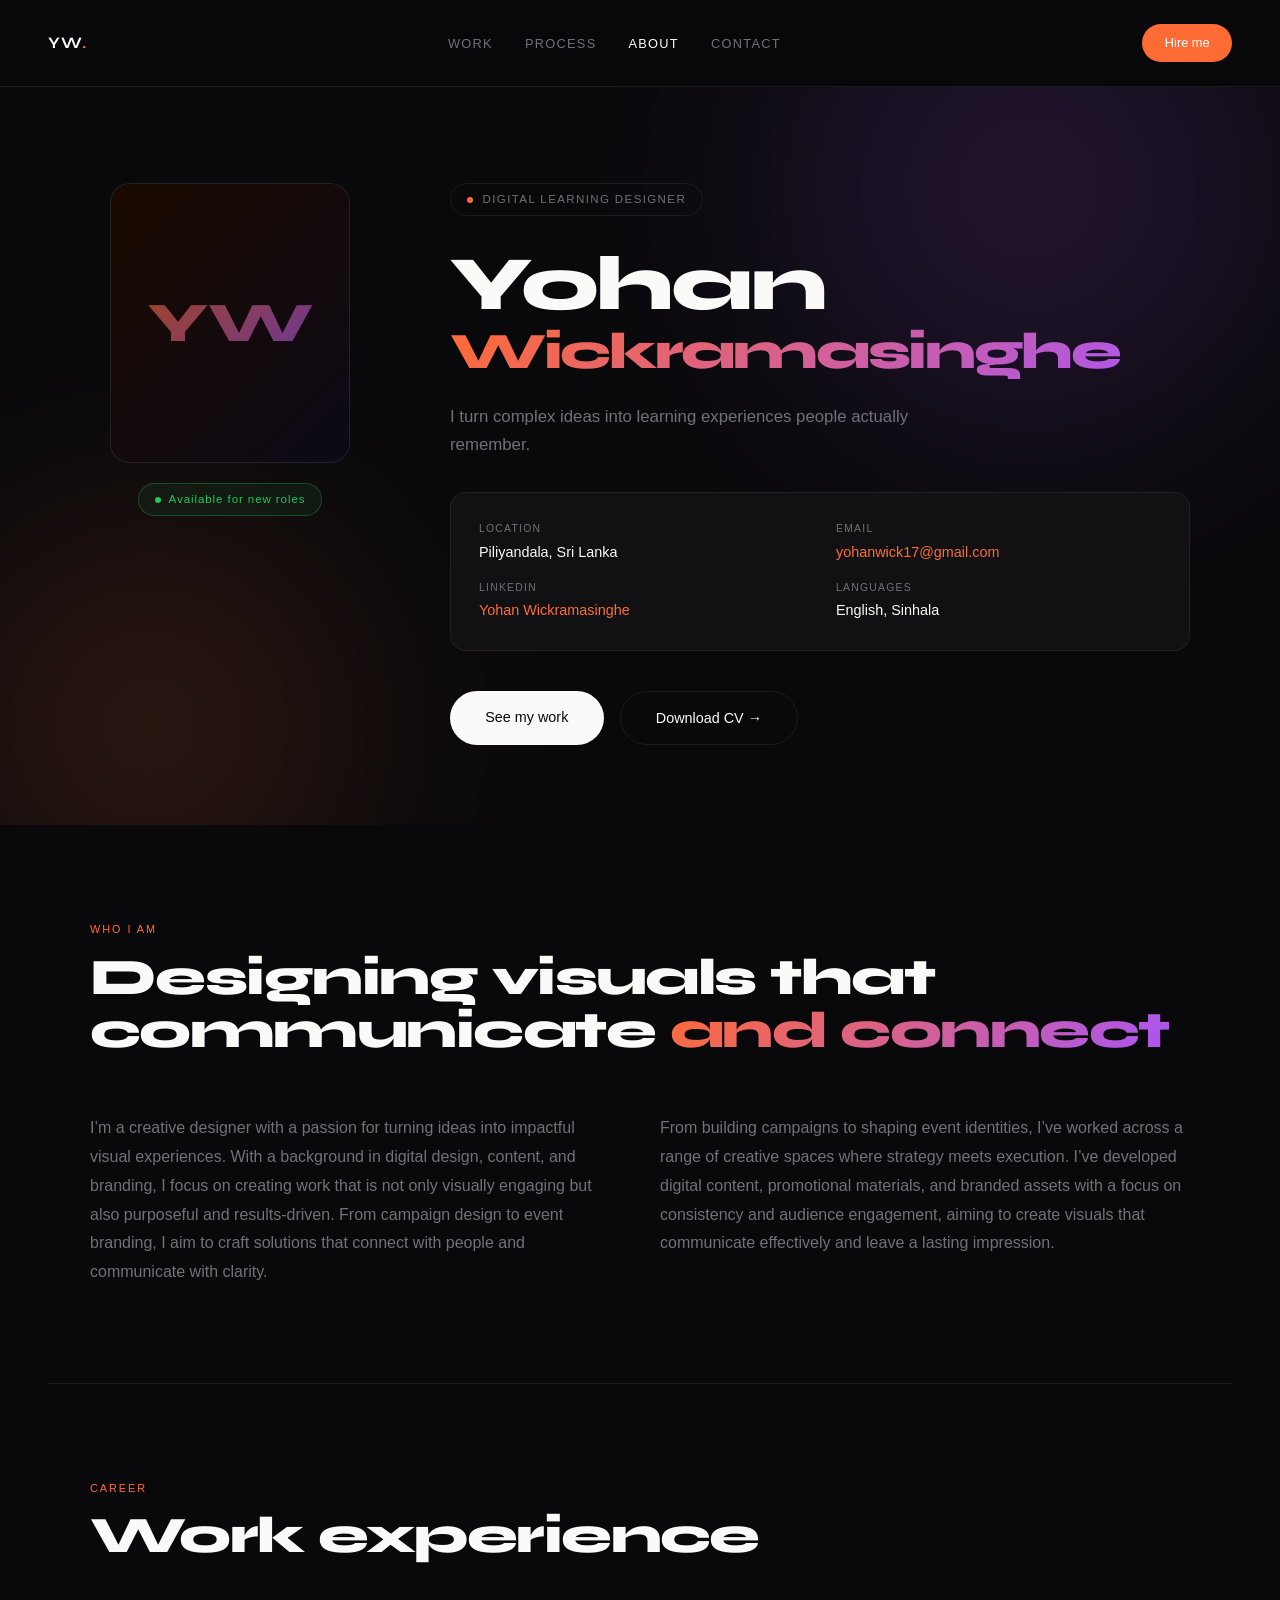
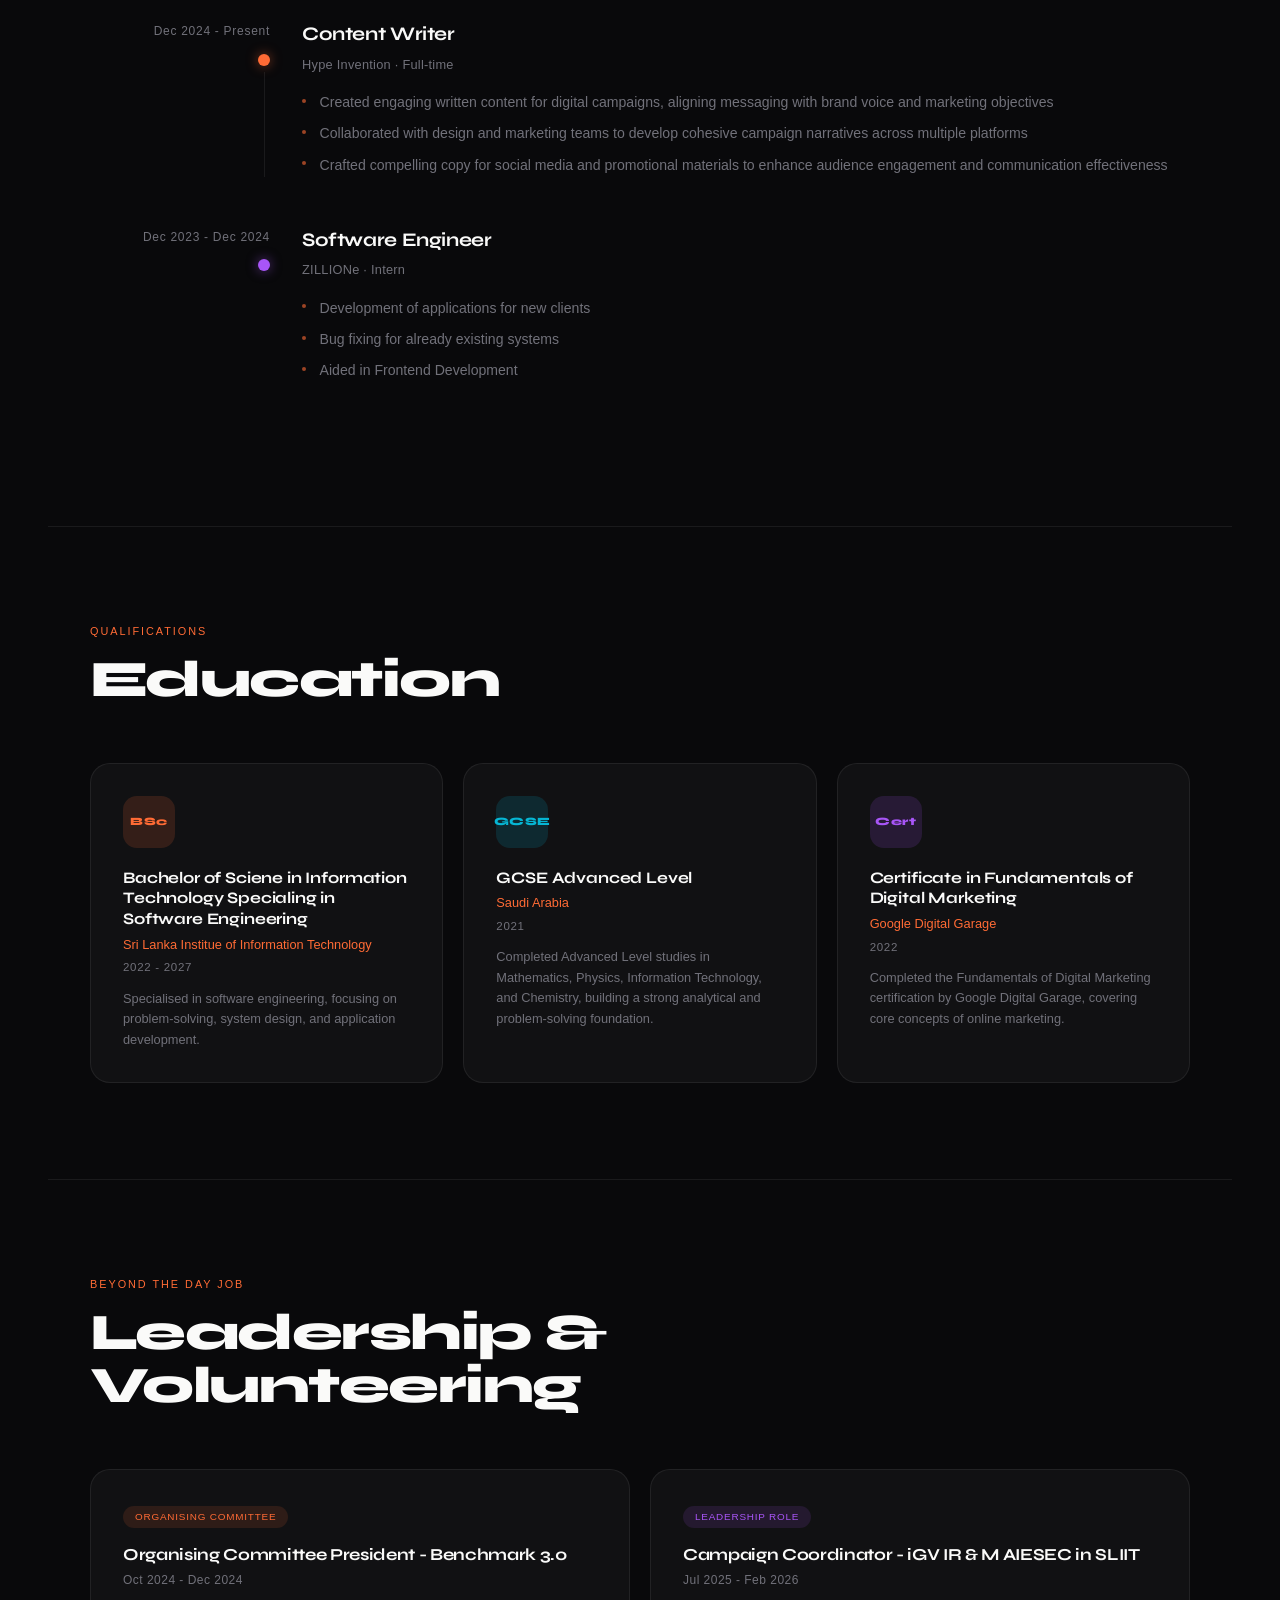
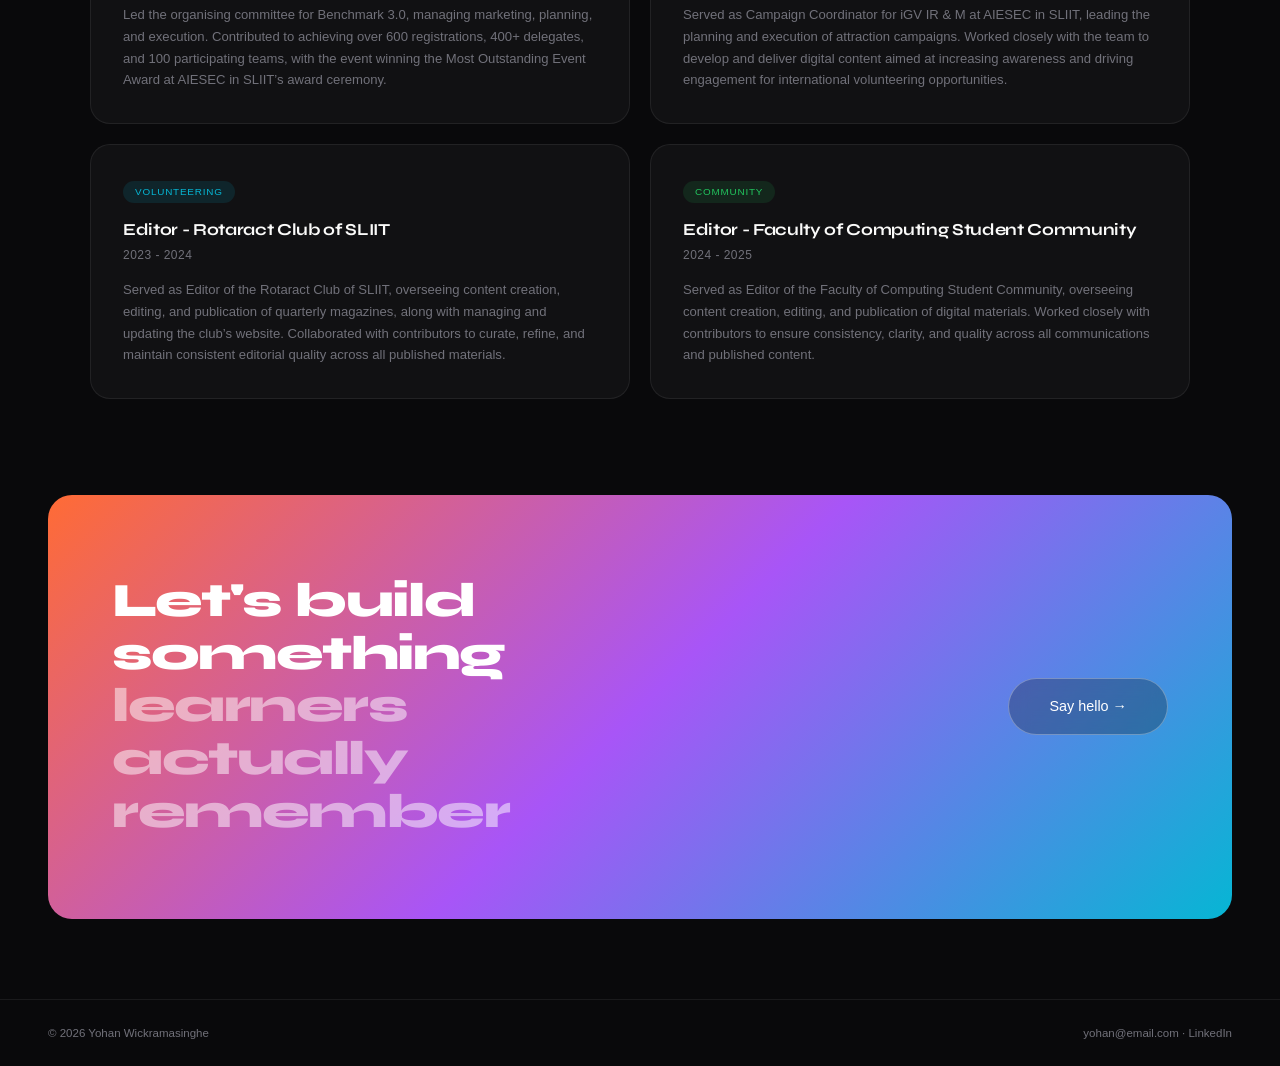
==== Public/aboutme.html @ 75d40ec5 "first commit" ====
<!DOCTYPE html>
<html lang="en">
<head>
  <meta charset="UTF-8">
  <meta name="viewport" content="width=device-width, initial-scale=1.0">
  <title>About - Yohan Wickramasinghe</title>
  <link href="https://fonts.googleapis.com/css2?family=Syne:wght@700;800&family=Cabinet+Grotesk:wght@300;400;500&display=swap" rel="stylesheet">
  <link rel="stylesheet" href="../CSS/aboutme.css">
</head>
<body>

  <!-- =============================================
       NAV — same as index.html
       ============================================= -->
  <nav>
    <a href="../index.html" class="logo">YW<span>.</span></a>
    <ul class="nav-links">
      <li><a href="../index.html">Work</a></li>
      <li><a href="index.html#process">Process</a></li>
      <li><a href="aboutme.html" class="active">About</a></li>
      <li><a href="index.html#contact">Contact</a></li>
    </ul>
    <a href="mailto:yohan@email.com" class="nav-btn">Hire me</a>
  </nav>

  <!-- =============================================
       HERO — photo + name + personal details
       ============================================= -->
  <section class="hero">
    <div class="hero-bg">
      <div class="orb orb1"></div>
      <div class="orb orb2"></div>
    </div>
    <div class="hero-inner">

      <div class="profile-col">
        <!-- EDIT: Replace 'your-photo.jpg' with your actual photo filename.
             Keep it in the same folder as this file. -->
        <div class="photo-frame">
          <img src="../Assets/Yohan - Campaign Coordinator.jpg" alt="Yohan Wickramasinghe" class="photo" id="profile-photo">
          <div class="photo-placeholder" id="photo-placeholder">
            <span>YW</span>
          </div>
        </div>
        <div class="availability-badge">
          <span class="dot"></span>
          Available for new roles
        </div>
      </div>

      <div class="intro-col">
        <div class="hero-eyebrow">
          <span class="eyebrow-dot"></span>
          Digital Learning Designer
        </div>
        <!-- EDIT: Your name -->
        <h1>Yohan<br><span class="grad-text">Wickramasinghe</span></h1>
        <!-- EDIT: Your one-liner tagline -->
        <p class="tagline">I turn complex ideas into learning experiences people actually remember.</p>

        <!-- EDIT: Update each detail to match your real info -->
        <div class="details-grid">
          <div class="detail-item">
            <div class="detail-label">Location</div>
            <div class="detail-value">Piliyandala, Sri Lanka</div>
          </div>
          <div class="detail-item">
            <div class="detail-label">Email</div>
            <div class="detail-value">
              <a href="mailto:yohanwick17@gmail.com">yohanwick17@gmail.com</a>
            </div>
          </div>
          <div class="detail-item">
            <div class="detail-label">LinkedIn</div>
            <div class="detail-value">
              <a href="https://www.linkedin.com/in/yohan-wickramasinghe/" target="_blank">Yohan Wickramasinghe</a>
            </div>
          </div>
          <div class="detail-item">
            <div class="detail-label">Languages</div>
            <div class="detail-value">English, Sinhala</div>
          </div>
        </div>

        <div class="hero-ctas">
          <a href="index.html#work" class="cta-primary">See my work</a>
          <a href="../Assets/Yohan - Digital Marketer CV.pdf" class="cta-ghost" download>Download CV →</a>
        </div>
      </div>

    </div>
  </section>

  <!-- =============================================
       ABOUT — bio paragraphs
       ============================================= -->
  <section class="section" id="about">
    <div class="section-inner">
      <div class="sec-header reveal">
        <div class="sec-label">Who I am</div>
        <h2 class="sec-title">Designing visuals that<br>communicate <span class="grad-text">and connect</span></h2>
      </div>
      <div class="bio-grid reveal">
        <!-- EDIT: Replace with your own bio paragraphs -->
        <p>I’m a creative designer with a passion for turning ideas into impactful visual experiences. With a background in digital design, content, and branding, I focus on creating work that is not only visually engaging but also purposeful and results-driven. From campaign design to event branding, I aim to craft solutions that connect with people and communicate with clarity.</p>
        <p>From building campaigns to shaping event identities, I’ve worked across a range of creative spaces where strategy meets execution. I’ve developed digital content, promotional materials, and branded assets with a focus on consistency and audience engagement, aiming to create visuals that communicate effectively and leave a lasting impression.</p>
      </div>
    </div>
  </section>

  <div class="full-divider"></div>

  <!-- =============================================
       WORK EXPERIENCE
       ============================================= -->
  <section class="section" id="experience">
    <div class="section-inner">
      <div class="sec-header reveal">
        <div class="sec-label">Career</div>
        <h2 class="sec-title">Work experience</h2>
      </div>

      <div class="timeline-list">

        <!-- EDIT: Most recent role first. Duplicate a .tl-item block to add more roles. -->
        <div class="tl-item reveal">
          <div class="tl-left">
            <div class="tl-date">Dec 2024 - Present</div>
            <div class="tl-dot-wrap">
              <div class="tl-dot c-orange"></div>
              <div class="tl-line"></div>
            </div>
          </div>
          <div class="tl-right">
            <div class="tl-role">Content Writer</div>
            <div class="tl-company">Hype Invention · Full-time</div>
            <ul class="tl-bullets">
              <li>Created engaging written content for digital campaigns, aligning messaging with brand voice and marketing objectives</li>
              <li>Collaborated with design and marketing teams to develop cohesive campaign narratives across multiple platforms</li>
              <li>Crafted compelling copy for social media and promotional materials to enhance audience engagement and communication effectiveness</li>
            </ul>
          </div>
        </div>

        <div class="tl-item reveal">
          <div class="tl-left">
            <div class="tl-date">Dec 2023 - Dec 2024</div>
            <div class="tl-dot-wrap">
              <div class="tl-dot c-violet"></div>
              <div class="tl-line"></div>
            </div>
          </div>
          <div class="tl-right">
            <div class="tl-role">Software Engineer</div>
            <div class="tl-company">ZILLIONe · Intern</div>
            <ul class="tl-bullets">
              <li>Development of applications for new clients</li>
              <li>Bug fixing for already existing systems</li>
              <li>Aided in Frontend Development</li>
            </ul>
          </div>
        </div>
     </div>
    </div>
  </section>

  <div class="full-divider"></div>

  <!-- =============================================
       EDUCATION
       ============================================= -->
  <section class="section" id="education">
    <div class="section-inner">
      <div class="sec-header reveal">
        <div class="sec-label">Qualifications</div>
        <h2 class="sec-title">Education</h2>
      </div>

      <div class="card-grid">

        <!-- EDIT: Update each card with your real qualifications. Add or remove cards as needed. -->
        <div class="edu-card reveal">
          <div class="edu-icon c-orange">BSc</div>
          <div class="edu-body">
            <div class="edu-degree">Bachelor of Sciene in Information Technology Specialing in Software Engineering</div>
            <div class="edu-school">Sri Lanka Institue of Information Technology</div>
            <div class="edu-year">2022 - 2027</div>
            <p class="edu-note">Specialised in software engineering, focusing on problem-solving, system design, and application development.</p>
          </div>
        </div>

        <div class="edu-card reveal">
          <div class="edu-icon c-cyan">GCSE</div>
          <div class="edu-body">
            <div class="edu-degree">GCSE Advanced Level</div>
            <div class="edu-school">Saudi Arabia</div>
            <div class="edu-year">2021</div>
            <p class="edu-note">Completed Advanced Level studies in Mathematics, Physics, Information Technology, and Chemistry, building a strong analytical and problem-solving foundation.</p>
          </div>
        </div>

        <div class="edu-card reveal">
          <div class="edu-icon c-violet">Cert</div>
          <div class="edu-body">
            <div class="edu-degree">Certificate in Fundamentals of Digital Marketing</div>
            <div class="edu-school">Google Digital Garage</div>
            <div class="edu-year">2022</div>
            <p class="edu-note">Completed the Fundamentals of Digital Marketing certification by Google Digital Garage, covering core concepts of online marketing.</p>
          </div>
        </div>

      </div>
    </div>
  </section>

  <div class="full-divider"></div>

  <!-- =============================================
       LEADERSHIP & VOLUNTEERING
       ============================================= -->
  <section class="section" id="leadership">
    <div class="section-inner">
      <div class="sec-header reveal">
        <div class="sec-label">Beyond the day job</div>
        <h2 class="sec-title">Leadership &amp;<br>Volunteering</h2>
      </div>

      <div class="lv-grid">

        <!-- EDIT: Replace with your real leadership/volunteering roles. Add or remove cards. -->
        <div class="lv-card reveal">
          <div class="lv-tag badge-orange">Organising Committee</div>
          <div class="lv-title">Organising Committee President - Benchmark 3.0</div>
          <div class="lv-org">Oct 2024 - Dec 2024</div>
          <p class="lv-desc">Led the organising committee for Benchmark 3.0, managing marketing, planning, and execution. Contributed to achieving over 600 registrations, 400+ delegates, and 100 participating teams, with the event winning the Most Outstanding Event Award at AIESEC in SLIIT’s award ceremony.</p>
        </div>

        <div class="lv-card reveal">
          <div class="lv-tag badge-violet">Leadership Role</div>
          <div class="lv-title">Campaign Coordinator - iGV IR & M AIESEC in SLIIT</div>
          <div class="lv-org">Jul 2025 - Feb 2026</div>
          <p class="lv-desc">Served as Campaign Coordinator for iGV IR & M at AIESEC in SLIIT, leading the planning and execution of attraction campaigns. Worked closely with the team to develop and deliver digital content aimed at increasing awareness and driving engagement for international volunteering opportunities.</p>
        </div>

        <div class="lv-card reveal">
          <div class="lv-tag badge-cyan">Volunteering</div>
          <div class="lv-title">Editor - Rotaract Club of SLIIT</div>
          <div class="lv-org">2023 - 2024</div>
          <p class="lv-desc">Served as Editor of the Rotaract Club of SLIIT, overseeing content creation, editing, and publication of quarterly magazines, along with managing and updating the club’s website. Collaborated with contributors to curate, refine, and maintain consistent editorial quality across all published materials.</p>
        </div>

        <div class="lv-card reveal">
          <div class="lv-tag badge-green">Community</div>
          <div class="lv-title">Editor - Faculty of Computing Student Community</div>
          <div class="lv-org">2024 - 2025</div>
          <p class="lv-desc">Served as Editor of the Faculty of Computing Student Community, overseeing content creation, editing, and publication of digital materials. Worked closely with contributors to ensure consistency, clarity, and quality across all communications and published content.</p>
        </div>

      </div>
    </div>
  </section>

  <!-- =============================================
       CONTACT STRIP — same as index.html
       ============================================= -->
  <div class="contact-wrap reveal" id="contact">
    <div class="contact-inner">
      <h2>Let's build something <span>learners actually remember</span></h2>
      <a href="mailto:yohan@email.com" class="contact-email">Say hello →</a>
    </div>
  </div>

  <footer>
    <span>© 2026 Yohan Wickramasinghe</span>
    <span>yohan@email.com · LinkedIn</span>
  </footer>

  <script src="../JS/aboutme.js"></script>
</body>
</html>
---- CSS/aboutme.css ----
/* =============================================
   YOHAN WICKRAMASINGHE — About Me Stylesheet
   Matches index.html branding exactly
   ============================================= */

/* Reset */
*, *::before, *::after {
  box-sizing: border-box;
  margin: 0;
  padding: 0;
}

/* Variables — identical to style.css */
:root {
  --bg:       #09090B;
  --surface:  #111113;
  --surface2: #1A1A1E;
  --white:    #FAFAF9;
  --muted:    #71717A;
  --border:   rgba(255, 255, 255, 0.07);
  --c1:       #FF6B35;
  --c2:       #A855F7;
  --c3:       #06B6D4;
  --c4:       #22C55E;
}

html {
  scroll-behavior: smooth;
}

body {
  font-family: 'Cabinet Grotesk', sans-serif;
  background: var(--bg);
  color: var(--white);
  overflow-x: hidden;
  line-height: 1.6;
}

/* =============================================
   NAV — identical to style.css
   ============================================= */
nav {
  display: flex;
  justify-content: space-between;
  align-items: center;
  padding: 1.5rem 3rem;
  position: sticky;
  top: 0;
  z-index: 100;
  background: rgba(9, 9, 11, 0.85);
  backdrop-filter: blur(20px);
  -webkit-backdrop-filter: blur(20px);
  border-bottom: 1px solid var(--border);
}

.logo {
  font-family: 'Syne', sans-serif;
  font-size: 1rem;
  font-weight: 700;
  letter-spacing: 0.05em;
  color: var(--white);
  text-decoration: none;
}

.logo span {
  color: var(--c1);
}

.nav-links {
  display: flex;
  gap: 2rem;
  list-style: none;
}

.nav-links a {
  text-decoration: none;
  color: var(--muted);
  font-size: 0.8rem;
  letter-spacing: 0.1em;
  text-transform: uppercase;
  transition: color 0.2s;
}

.nav-links a:hover,
.nav-links a.active {
  color: var(--white);
}

.nav-btn {
  background: var(--c1);
  color: #fff;
  padding: 0.55rem 1.4rem;
  border-radius: 100px;
  font-size: 0.8rem;
  font-weight: 500;
  text-decoration: none;
  font-family: 'Cabinet Grotesk', sans-serif;
  transition: opacity 0.2s;
}

.nav-btn:hover {
  opacity: 0.85;
}

/* =============================================
   HERO
   ============================================= */
.hero {
  padding: 6rem 3rem 5rem;
  position: relative;
  overflow: hidden;
}

.hero-bg {
  position: absolute;
  inset: 0;
  pointer-events: none;
}

.orb {
  position: absolute;
  border-radius: 50%;
  filter: blur(120px);
  opacity: 0.15;
}

.orb1 {
  width: 500px;
  height: 500px;
  background: var(--c2);
  top: -150px;
  right: 0;
}

.orb2 {
  width: 400px;
  height: 400px;
  background: var(--c1);
  bottom: -100px;
  left: -50px;
}

.hero-inner {
  position: relative;
  z-index: 1;
  max-width: 1100px;
  margin: 0 auto;
  display: grid;
  grid-template-columns: 280px 1fr;
  gap: 5rem;
  align-items: start;
}

/* Photo */
.profile-col {
  display: flex;
  flex-direction: column;
  align-items: center;
  gap: 1.25rem;
}

.photo-frame {
  width: 240px;
  height: 280px;
  border-radius: 20px;
  overflow: hidden;
  border: 1px solid var(--border);
  background: var(--surface);
  position: relative;
}

.photo {
  width: 100%;
  height: 100%;
  object-fit: cover;
  display: none; /* shown by JS once image loads */
}

.photo-placeholder {
  width: 100%;
  height: 100%;
  display: flex;
  align-items: center;
  justify-content: center;
  background: linear-gradient(135deg, #1A0A00, #0D0A17);
}

.photo-placeholder span {
  font-family: 'Syne', sans-serif;
  font-size: 3.5rem;
  font-weight: 800;
  background: linear-gradient(135deg, var(--c1), var(--c2));
  -webkit-background-clip: text;
  -webkit-text-fill-color: transparent;
  background-clip: text;
  opacity: 0.6;
}

.availability-badge {
  display: inline-flex;
  align-items: center;
  gap: 0.5rem;
  border: 1px solid rgba(34, 197, 94, 0.3);
  background: rgba(34, 197, 94, 0.07);
  border-radius: 100px;
  padding: 0.4rem 1rem;
  font-size: 0.72rem;
  letter-spacing: 0.08em;
  color: var(--c4);
  font-weight: 500;
}

.availability-badge .dot {
  width: 6px;
  height: 6px;
  border-radius: 50%;
  background: var(--c4);
  animation: pulse 2s infinite;
  flex-shrink: 0;
}

/* Intro col */
.hero-eyebrow {
  display: inline-flex;
  align-items: center;
  gap: 0.6rem;
  border: 1px solid var(--border);
  border-radius: 100px;
  padding: 0.4rem 1rem;
  font-size: 0.72rem;
  letter-spacing: 0.12em;
  text-transform: uppercase;
  color: var(--muted);
  margin-bottom: 1.75rem;
}

.eyebrow-dot {
  width: 6px;
  height: 6px;
  border-radius: 50%;
  background: var(--c1);
  animation: pulse 2s infinite;
  flex-shrink: 0;
}

@keyframes pulse {
  0%, 100% { opacity: 1; }
  50%       { opacity: 0.3; }
}

.intro-col h1 {
  font-family: 'Syne', sans-serif;
  font-size: clamp(3rem, 6vw, 5.5rem);
  font-weight: 800;
  line-height: 1.05;
  letter-spacing: -0.03em;
  margin-bottom: 1.5rem;
}

.intro-col h1 .grad-text {
  font-size: clamp(2rem, 4vw, 3.5rem);
  display: block;
}

.grad-text {
  background: linear-gradient(135deg, var(--c1), var(--c2));
  -webkit-background-clip: text;
  -webkit-text-fill-color: transparent;
  background-clip: text;
}

.tagline {
  font-size: 1.05rem;
  color: var(--muted);
  font-weight: 300;
  line-height: 1.7;
  max-width: 480px;
  margin-bottom: 2rem;
}

/* Personal details grid */
.details-grid {
  display: grid;
  grid-template-columns: 1fr 1fr;
  gap: 1rem 2rem;
  margin-bottom: 2.5rem;
  padding: 1.75rem;
  border: 1px solid var(--border);
  border-radius: 16px;
  background: var(--surface);
}

.detail-label {
  font-size: 0.65rem;
  letter-spacing: 0.12em;
  text-transform: uppercase;
  color: var(--muted);
  margin-bottom: 0.2rem;
}

.detail-value {
  font-size: 0.9rem;
  font-weight: 400;
  color: var(--white);
}

.detail-value a {
  color: var(--c1);
  text-decoration: none;
  transition: opacity 0.2s;
}

.detail-value a:hover {
  opacity: 0.75;
}

/* CTA buttons */
.hero-ctas {
  display: flex;
  gap: 1rem;
  flex-wrap: wrap;
}

.cta-primary {
  background: var(--white);
  color: var(--bg);
  padding: 0.9rem 2.2rem;
  border-radius: 100px;
  text-decoration: none;
  font-weight: 500;
  font-size: 0.9rem;
  transition: opacity 0.2s;
}

.cta-primary:hover {
  opacity: 0.85;
}

.cta-ghost {
  border: 1px solid var(--border);
  color: var(--white);
  padding: 0.9rem 2.2rem;
  border-radius: 100px;
  text-decoration: none;
  font-size: 0.9rem;
  transition: border-color 0.2s, background 0.2s;
}

.cta-ghost:hover {
  border-color: rgba(255, 255, 255, 0.25);
  background: rgba(255, 255, 255, 0.04);
}

/* =============================================
   SECTION COMMON
   ============================================= */
.section {
  padding: 6rem 3rem;
}

.section-inner {
  max-width: 1100px;
  margin: 0 auto;
}

.sec-header {
  margin-bottom: 3.5rem;
}

.sec-label {
  font-size: 0.68rem;
  letter-spacing: 0.18em;
  text-transform: uppercase;
  color: var(--c1);
  margin-bottom: 0.75rem;
  font-weight: 500;
}

.sec-title {
  font-family: 'Syne', sans-serif;
  font-size: clamp(2rem, 4vw, 3.2rem);
  font-weight: 800;
  letter-spacing: -0.03em;
  line-height: 1.05;
}

.full-divider {
  height: 1px;
  background: var(--border);
  margin: 0 3rem;
}

/* =============================================
   BIO
   ============================================= */
.bio-grid {
  display: grid;
  grid-template-columns: 1fr 1fr;
  gap: 2.5rem;
}

.bio-grid p {
  font-size: 1rem;
  color: var(--muted);
  font-weight: 300;
  line-height: 1.8;
}

/* =============================================
   EXPERIENCE TIMELINE
   ============================================= */
.timeline-list {
  display: flex;
  flex-direction: column;
  gap: 0;
}

.tl-item {
  display: grid;
  grid-template-columns: 180px 1fr;
  gap: 2rem;
  padding-bottom: 3rem;
}

.tl-left {
  display: flex;
  flex-direction: column;
  align-items: flex-end;
  padding-top: 0.2rem;
  gap: 0.75rem;
}

.tl-date {
  font-size: 0.75rem;
  color: var(--muted);
  letter-spacing: 0.06em;
  white-space: nowrap;
  text-align: right;
}

.tl-dot-wrap {
  display: flex;
  flex-direction: column;
  align-items: center;
  flex: 1;
}

.tl-dot {
  width: 12px;
  height: 12px;
  border-radius: 50%;
  flex-shrink: 0;
}

.tl-line {
  width: 1px;
  flex: 1;
  background: var(--border);
  margin-top: 6px;
}

.tl-item:last-child .tl-line {
  display: none;
}

.c-orange { background: var(--c1); box-shadow: 0 0 12px rgba(255,107,53,0.5); }
.c-violet { background: var(--c2); box-shadow: 0 0 12px rgba(168,85,247,0.5); }
.c-cyan   { background: var(--c3); box-shadow: 0 0 12px rgba(6,182,212,0.5); }
.c-green  { background: var(--c4); box-shadow: 0 0 12px rgba(34,197,94,0.5); }

.tl-right {
  padding-top: 0;
}

.tl-role {
  font-family: 'Syne', sans-serif;
  font-size: 1.2rem;
  font-weight: 700;
  letter-spacing: -0.02em;
  margin-bottom: 0.3rem;
}

.tl-company {
  font-size: 0.8rem;
  color: var(--muted);
  margin-bottom: 1rem;
  letter-spacing: 0.02em;
}

.tl-bullets {
  list-style: none;
  display: flex;
  flex-direction: column;
  gap: 0.5rem;
}

.tl-bullets li {
  font-size: 0.88rem;
  color: var(--muted);
  font-weight: 300;
  line-height: 1.65;
  padding-left: 1.1rem;
  position: relative;
}

.tl-bullets li::before {
  content: '';
  position: absolute;
  left: 0;
  top: 0.55em;
  width: 4px;
  height: 4px;
  border-radius: 50%;
  background: var(--c1);
  opacity: 0.6;
}

/* =============================================
   EDUCATION CARDS
   ============================================= */
.card-grid {
  display: grid;
  grid-template-columns: repeat(3, 1fr);
  gap: 1.25rem;
}

.edu-card {
  background: var(--surface);
  border: 1px solid var(--border);
  border-radius: 20px;
  padding: 2rem;
  display: flex;
  flex-direction: column;
  gap: 1.25rem;
  transition: border-color 0.3s, background 0.3s;
}

.edu-card:hover {
  background: var(--surface2);
  border-color: rgba(255,255,255,0.12);
}

.edu-icon {
  width: 52px;
  height: 52px;
  border-radius: 14px;
  display: flex;
  align-items: center;
  justify-content: center;
  font-family: 'Syne', sans-serif;
  font-size: 0.7rem;
  font-weight: 800;
  letter-spacing: 0.05em;
  flex-shrink: 0;
}

/* icon bg using colour classes */
.edu-icon.c-orange { background: rgba(255,107,53,0.15); color: var(--c1); box-shadow: none; }
.edu-icon.c-violet { background: rgba(168,85,247,0.15); color: var(--c2); box-shadow: none; }
.edu-icon.c-cyan   { background: rgba(6,182,212,0.15);  color: var(--c3); box-shadow: none; }

.edu-degree {
  font-family: 'Syne', sans-serif;
  font-size: 1rem;
  font-weight: 700;
  letter-spacing: -0.01em;
  line-height: 1.3;
  margin-bottom: 0.3rem;
}

.edu-school {
  font-size: 0.8rem;
  color: var(--c1);
  font-weight: 500;
  margin-bottom: 0.2rem;
}

.edu-year {
  font-size: 0.72rem;
  color: var(--muted);
  letter-spacing: 0.06em;
  margin-bottom: 0.75rem;
}

.edu-note {
  font-size: 0.8rem;
  color: var(--muted);
  font-weight: 300;
  line-height: 1.6;
}

/* =============================================
   LEADERSHIP & VOLUNTEERING
   ============================================= */
.lv-grid {
  display: grid;
  grid-template-columns: 1fr 1fr;
  gap: 1.25rem;
}

.lv-card {
  background: var(--surface);
  border: 1px solid var(--border);
  border-radius: 20px;
  padding: 2rem;
  transition: border-color 0.3s, background 0.3s;
}

.lv-card:hover {
  background: var(--surface2);
  border-color: rgba(255,255,255,0.12);
}

.lv-tag {
  display: inline-block;
  font-size: 0.62rem;
  font-weight: 500;
  padding: 0.2rem 0.75rem;
  border-radius: 100px;
  letter-spacing: 0.08em;
  text-transform: uppercase;
  margin-bottom: 1rem;
}

.badge-orange { background: rgba(255,107,53,0.12);  color: var(--c1); }
.badge-violet { background: rgba(168,85,247,0.12);  color: var(--c2); }
.badge-cyan   { background: rgba(6,182,212,0.12);   color: var(--c3); }
.badge-green  { background: rgba(34,197,94,0.12);   color: var(--c4); }

.lv-title {
  font-family: 'Syne', sans-serif;
  font-size: 1.05rem;
  font-weight: 700;
  letter-spacing: -0.02em;
  line-height: 1.3;
  margin-bottom: 0.3rem;
}

.lv-org {
  font-size: 0.75rem;
  color: var(--muted);
  margin-bottom: 0.9rem;
  letter-spacing: 0.04em;
}

.lv-desc {
  font-size: 0.82rem;
  color: var(--muted);
  font-weight: 300;
  line-height: 1.65;
}

/* =============================================
   CONTACT — identical to index
   ============================================= */
.contact-wrap {
  margin: 0 3rem 5rem;
  border-radius: 24px;
  overflow: hidden;
}

.contact-inner {
  padding: 5rem 4rem;
  display: flex;
  justify-content: space-between;
  align-items: center;
  gap: 3rem;
  background: linear-gradient(135deg, #FF6B35 0%, #A855F7 50%, #06B6D4 100%);
}

.contact-inner h2 {
  font-family: 'Syne', sans-serif;
  font-size: clamp(2rem, 4vw, 3rem);
  font-weight: 800;
  letter-spacing: -0.03em;
  line-height: 1.1;
  color: #fff;
  max-width: 500px;
}

.contact-inner h2 span {
  opacity: 0.5;
}

.contact-email {
  flex-shrink: 0;
  background: rgba(0,0,0,0.25);
  color: #fff;
  border: 1px solid rgba(255,255,255,0.3);
  padding: 1rem 2.5rem;
  border-radius: 100px;
  text-decoration: none;
  font-size: 0.9rem;
  font-weight: 500;
  backdrop-filter: blur(10px);
  -webkit-backdrop-filter: blur(10px);
  transition: background 0.2s;
  white-space: nowrap;
}

.contact-email:hover {
  background: rgba(0,0,0,0.4);
}

/* =============================================
   FOOTER
   ============================================= */
footer {
  padding: 1.5rem 3rem;
  display: flex;
  justify-content: space-between;
  font-size: 0.72rem;
  color: var(--muted);
  border-top: 1px solid var(--border);
}

/* =============================================
   SCROLL REVEAL
   ============================================= */
.reveal {
  opacity: 0;
  transform: translateY(32px);
  transition: opacity 0.8s cubic-bezier(0.16, 1, 0.3, 1),
              transform 0.8s cubic-bezier(0.16, 1, 0.3, 1);
}

.reveal.in {
  opacity: 1;
  transform: none;
}

/* =============================================
   RESPONSIVE
   ============================================= */
@media (max-width: 900px) {
  .card-grid {
    grid-template-columns: 1fr 1fr;
  }
}

@media (max-width: 768px) {
  nav {
    padding: 1.25rem 1.5rem;
  }

  .nav-links,
  .nav-btn {
    display: none;
  }

  .hero {
    padding: 3rem 1.5rem 4rem;
  }

  .hero-inner {
    grid-template-columns: 1fr;
    gap: 2.5rem;
  }

  .profile-col {
    flex-direction: row;
    align-items: center;
    gap: 1.5rem;
  }

  .photo-frame {
    width: 100px;
    height: 120px;
    flex-shrink: 0;
  }

  .photo-placeholder span {
    font-size: 2rem;
  }

  .section {
    padding: 4rem 1.5rem;
  }

  .full-divider {
    margin: 0 1.5rem;
  }

  .bio-grid {
    grid-template-columns: 1fr;
    gap: 1.5rem;
  }

  .tl-item {
    grid-template-columns: 1fr;
    gap: 0.75rem;
  }

  .tl-left {
    flex-direction: row;
    align-items: center;
    gap: 0.75rem;
  }

  .tl-dot-wrap {
    flex-direction: row;
    align-items: center;
    flex: none;
  }

  .tl-line {
    display: none;
  }

  .tl-date {
    text-align: left;
    order: 2;
  }

  .card-grid {
    grid-template-columns: 1fr;
  }

  .lv-grid {
    grid-template-columns: 1fr;
  }

  .contact-wrap {
    margin: 0 1.5rem 3rem;
  }

  .contact-inner {
    flex-direction: column;
    padding: 3rem 2rem;
  }

  footer {
    padding: 1.5rem;
    flex-direction: column;
    gap: 0.5rem;
  }
}
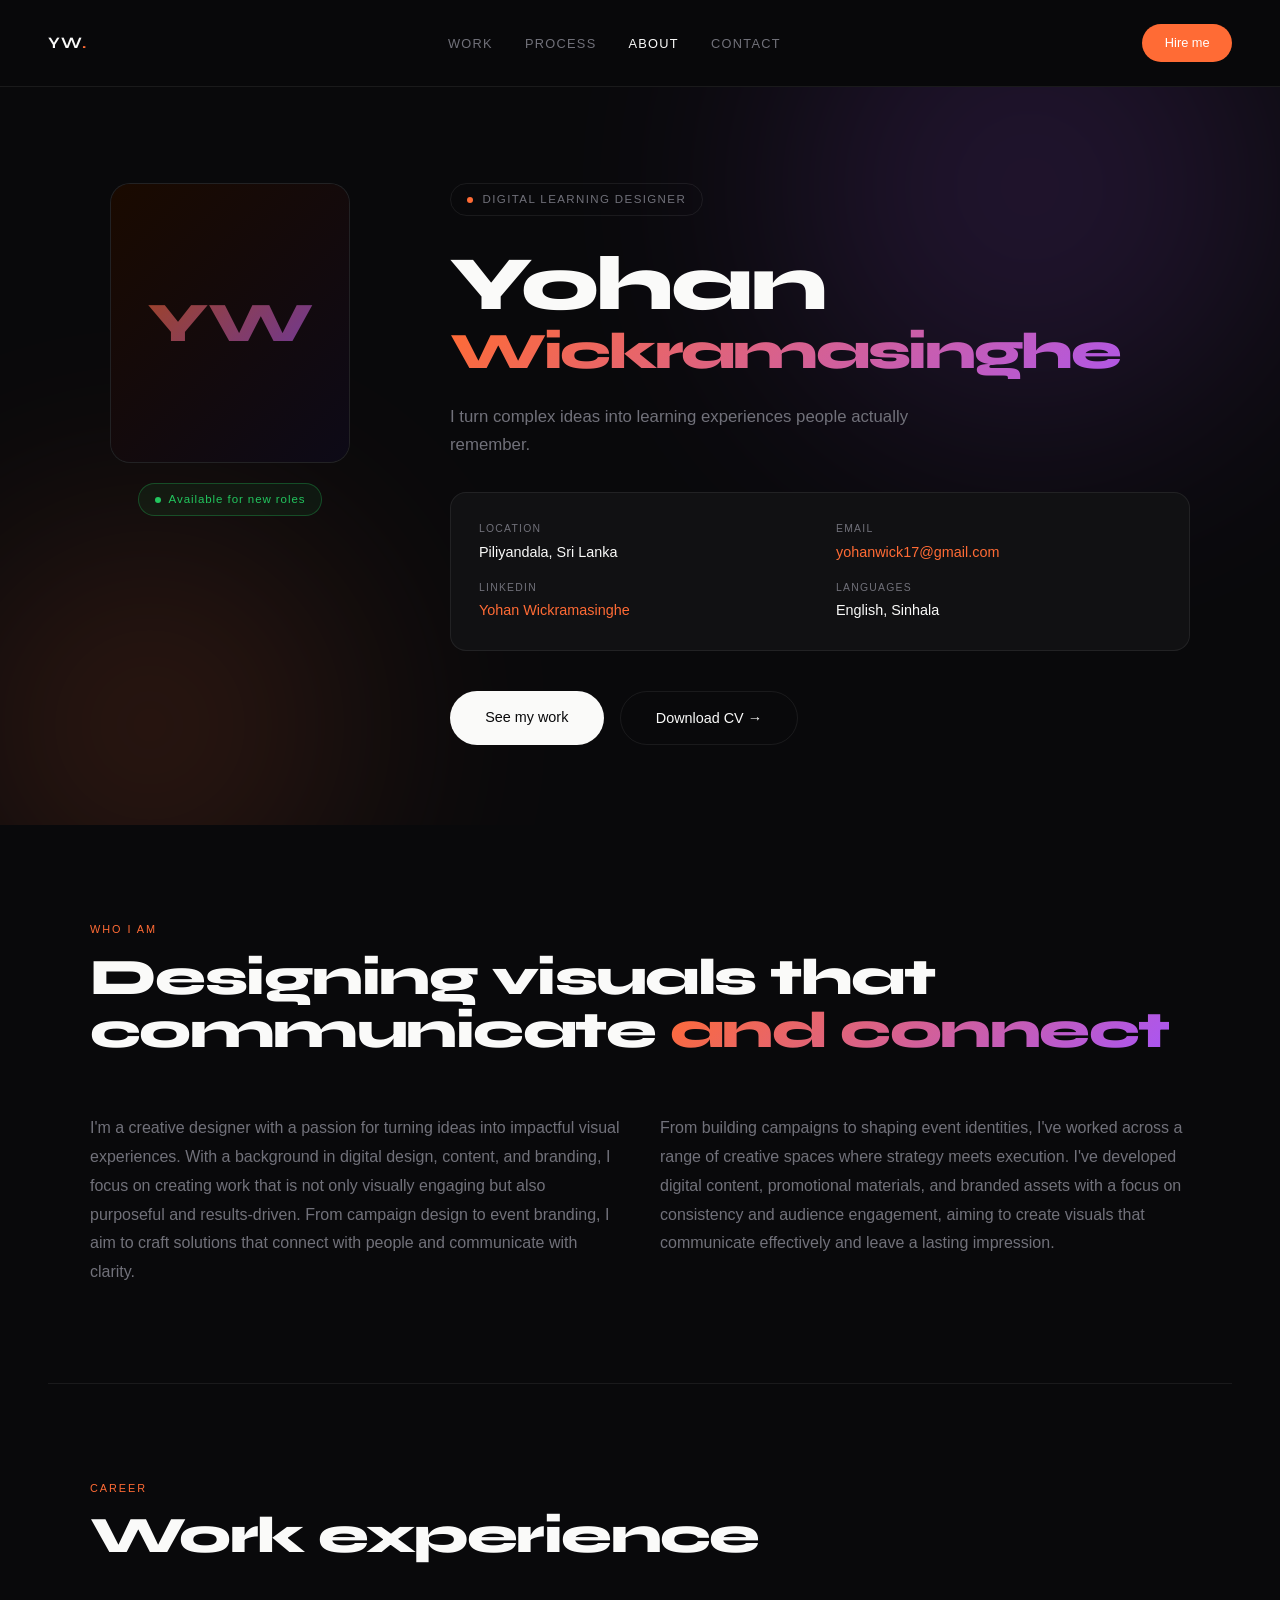
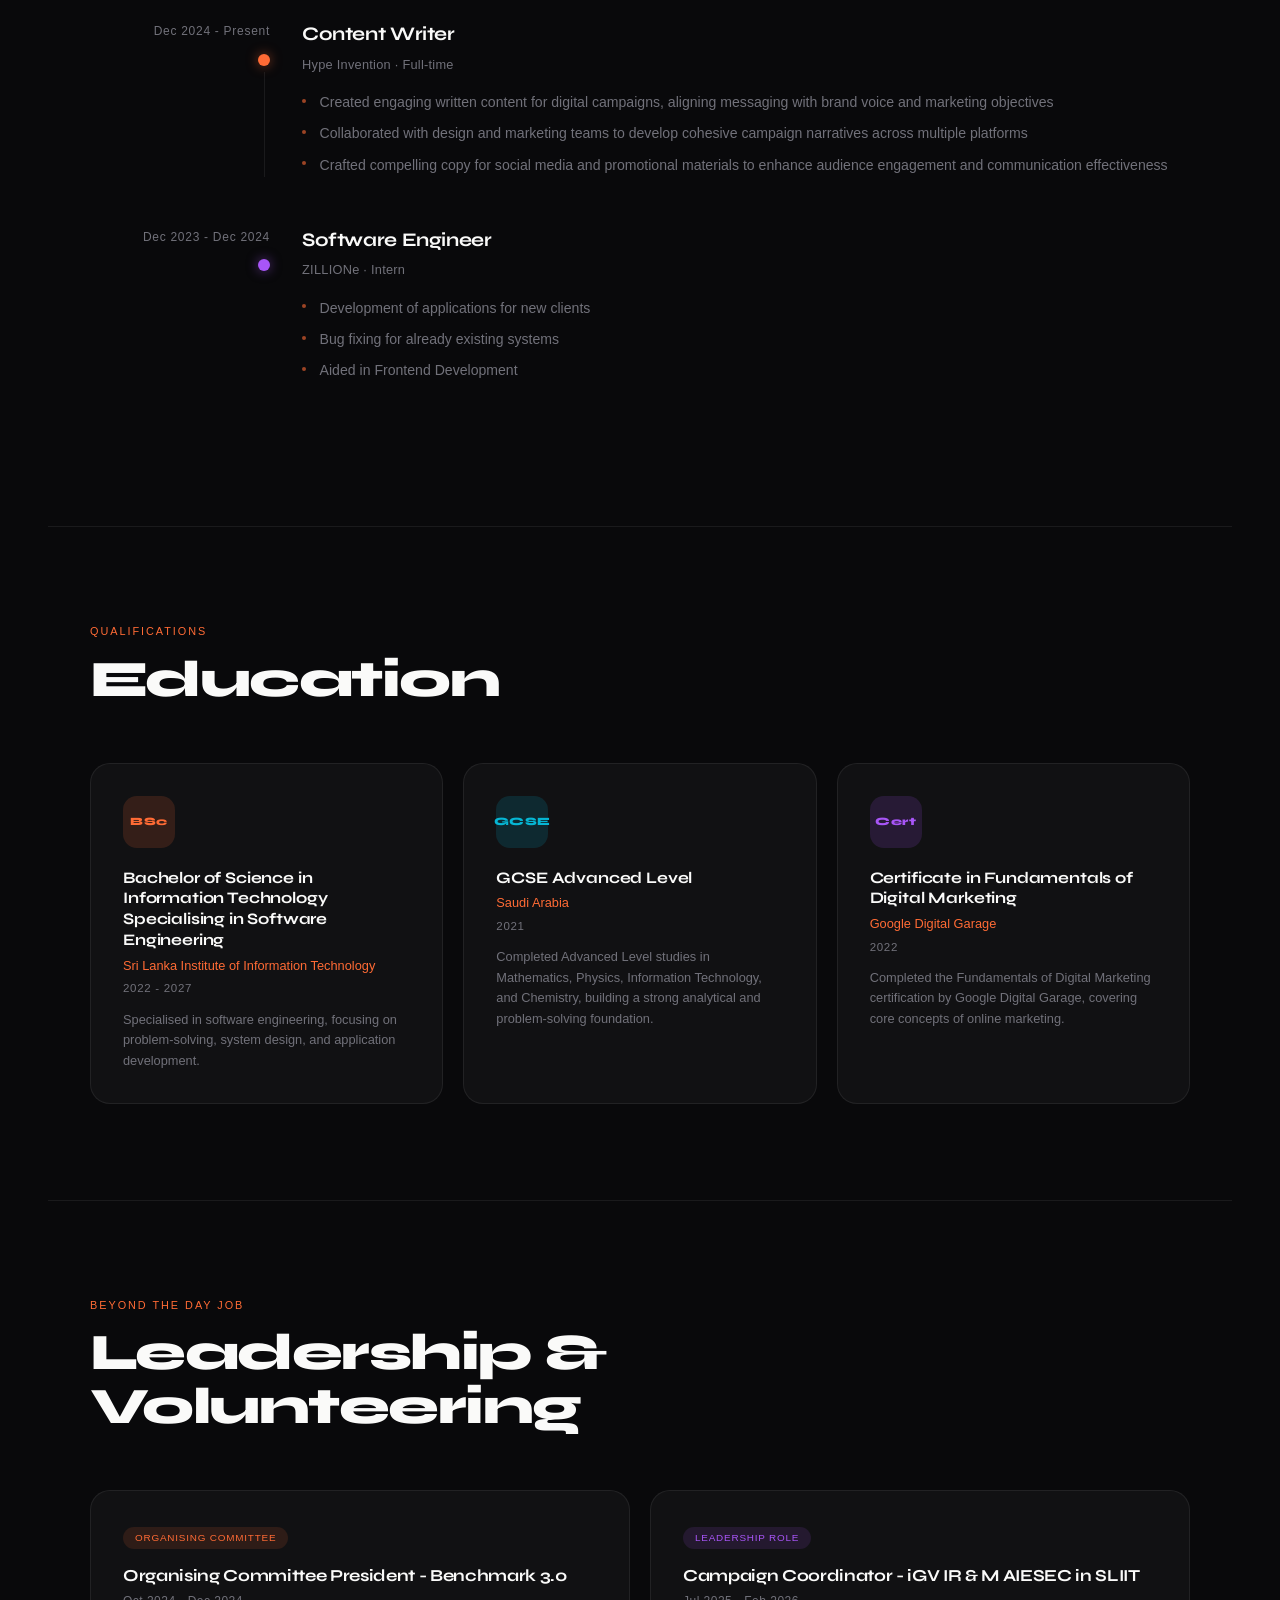
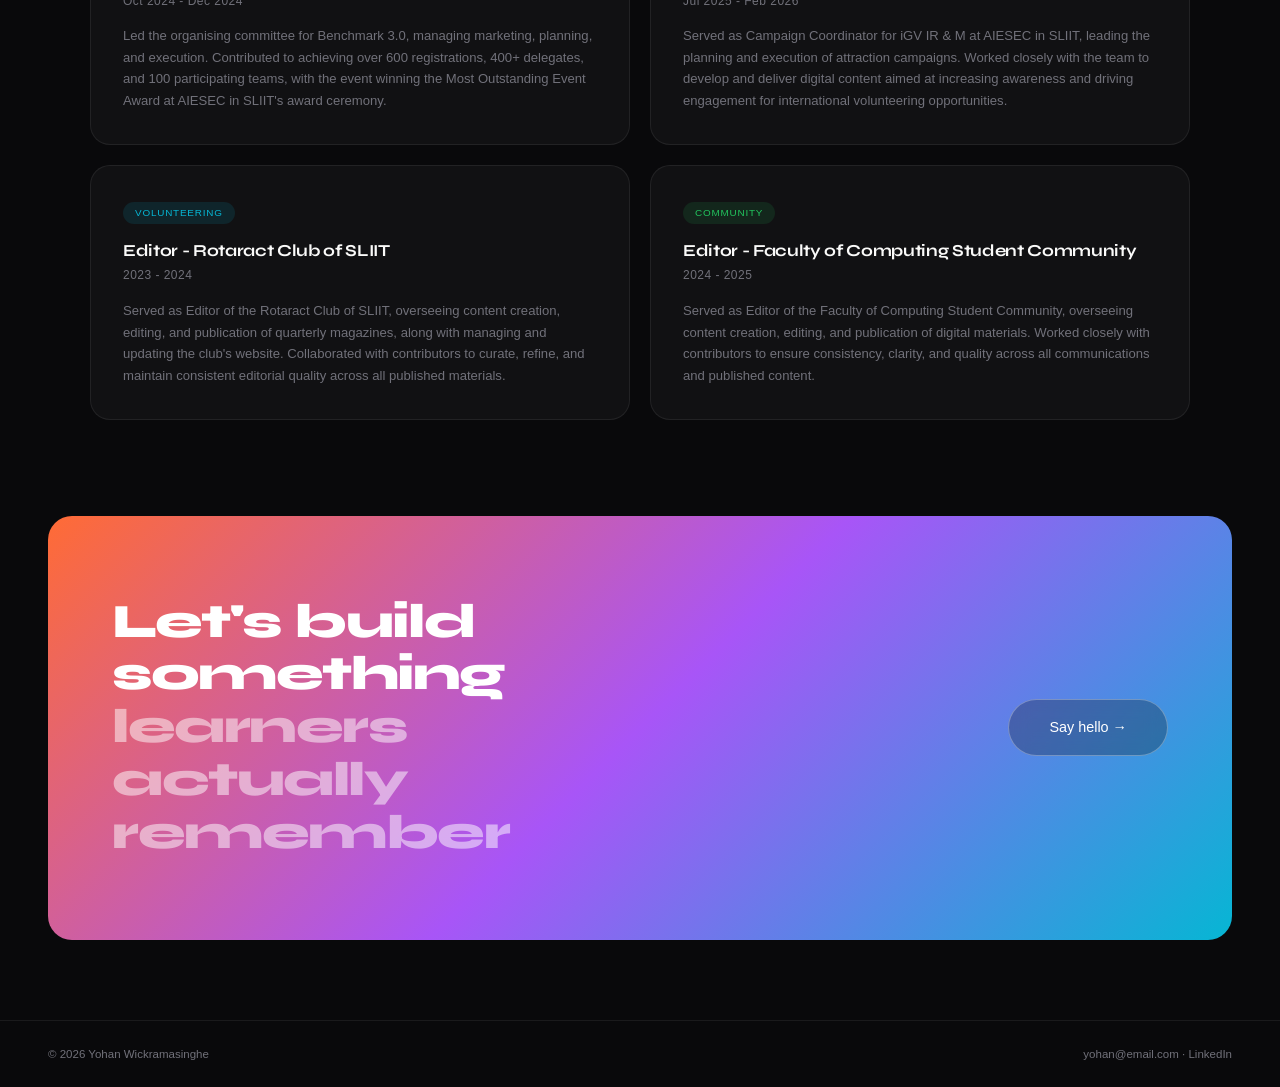
==== commit 98764768: "mobile hamburger added" ====
--- a/Public/aboutme.html
+++ b/Public/aboutme.html
@@ -9,9 +9,7 @@
 </head>
 <body>
 
-  <!-- =============================================
-       NAV — same as index.html
-       ============================================= -->
+  <!-- NAV -->
   <nav>
     <a href="../index.html" class="logo">YW<span>.</span></a>
     <ul class="nav-links">
@@ -21,11 +19,28 @@
       <li><a href="index.html#contact">Contact</a></li>
     </ul>
     <a href="mailto:yohan@email.com" class="nav-btn">Hire me</a>
+    <!-- Hamburger — visible on mobile only -->
+    <button class="hamburger" id="hamburger" aria-label="Open menu" aria-expanded="false">
+      <span></span>
+      <span></span>
+      <span></span>
+    </button>
   </nav>
 
-  <!-- =============================================
-       HERO — photo + name + personal details
-       ============================================= -->
+  <!-- Mobile menu overlay -->
+  <div class="mobile-menu" id="mobile-menu" aria-hidden="true">
+    <div class="mobile-menu-inner">
+      <ul class="mobile-nav-links">
+        <li><a href="../index.html" class="mobile-link">Work</a></li>
+        <li><a href="index.html#process" class="mobile-link">Process</a></li>
+        <li><a href="aboutme.html" class="mobile-link active">About</a></li>
+        <li><a href="index.html#contact" class="mobile-link">Contact</a></li>
+      </ul>
+      <a href="mailto:yohan@email.com" class="mobile-cta">Hire me</a>
+    </div>
+  </div>
+
+  <!-- HERO — photo + name + personal details -->
   <section class="hero">
     <div class="hero-bg">
       <div class="orb orb1"></div>
@@ -34,8 +49,6 @@
     <div class="hero-inner">
 
       <div class="profile-col">
-        <!-- EDIT: Replace 'your-photo.jpg' with your actual photo filename.
-             Keep it in the same folder as this file. -->
         <div class="photo-frame">
           <img src="../Assets/Yohan - Campaign Coordinator.jpg" alt="Yohan Wickramasinghe" class="photo" id="profile-photo">
           <div class="photo-placeholder" id="photo-placeholder">
@@ -53,12 +66,9 @@
           <span class="eyebrow-dot"></span>
           Digital Learning Designer
         </div>
-        <!-- EDIT: Your name -->
         <h1>Yohan<br><span class="grad-text">Wickramasinghe</span></h1>
-        <!-- EDIT: Your one-liner tagline -->
         <p class="tagline">I turn complex ideas into learning experiences people actually remember.</p>
 
-        <!-- EDIT: Update each detail to match your real info -->
         <div class="details-grid">
           <div class="detail-item">
             <div class="detail-label">Location</div>
@@ -91,9 +101,7 @@
     </div>
   </section>
 
-  <!-- =============================================
-       ABOUT — bio paragraphs
-       ============================================= -->
+  <!-- ABOUT — bio paragraphs -->
   <section class="section" id="about">
     <div class="section-inner">
       <div class="sec-header reveal">
@@ -101,18 +109,15 @@
         <h2 class="sec-title">Designing visuals that<br>communicate <span class="grad-text">and connect</span></h2>
       </div>
       <div class="bio-grid reveal">
-        <!-- EDIT: Replace with your own bio paragraphs -->
-        <p>I’m a creative designer with a passion for turning ideas into impactful visual experiences. With a background in digital design, content, and branding, I focus on creating work that is not only visually engaging but also purposeful and results-driven. From campaign design to event branding, I aim to craft solutions that connect with people and communicate with clarity.</p>
-        <p>From building campaigns to shaping event identities, I’ve worked across a range of creative spaces where strategy meets execution. I’ve developed digital content, promotional materials, and branded assets with a focus on consistency and audience engagement, aiming to create visuals that communicate effectively and leave a lasting impression.</p>
+        <p>I'm a creative designer with a passion for turning ideas into impactful visual experiences. With a background in digital design, content, and branding, I focus on creating work that is not only visually engaging but also purposeful and results-driven. From campaign design to event branding, I aim to craft solutions that connect with people and communicate with clarity.</p>
+        <p>From building campaigns to shaping event identities, I've worked across a range of creative spaces where strategy meets execution. I've developed digital content, promotional materials, and branded assets with a focus on consistency and audience engagement, aiming to create visuals that communicate effectively and leave a lasting impression.</p>
       </div>
     </div>
   </section>
 
   <div class="full-divider"></div>
 
-  <!-- =============================================
-       WORK EXPERIENCE
-       ============================================= -->
+  <!-- WORK EXPERIENCE -->
   <section class="section" id="experience">
     <div class="section-inner">
       <div class="sec-header reveal">
@@ -122,7 +127,6 @@
 
       <div class="timeline-list">
 
-        <!-- EDIT: Most recent role first. Duplicate a .tl-item block to add more roles. -->
         <div class="tl-item reveal">
           <div class="tl-left">
             <div class="tl-date">Dec 2024 - Present</div>
@@ -160,15 +164,14 @@
             </ul>
           </div>
         </div>
-     </div>
+
+      </div>
     </div>
   </section>
 
   <div class="full-divider"></div>
 
-  <!-- =============================================
-       EDUCATION
-       ============================================= -->
+  <!-- EDUCATION -->
   <section class="section" id="education">
     <div class="section-inner">
       <div class="sec-header reveal">
@@ -178,12 +181,11 @@
 
       <div class="card-grid">
 
-        <!-- EDIT: Update each card with your real qualifications. Add or remove cards as needed. -->
         <div class="edu-card reveal">
           <div class="edu-icon c-orange">BSc</div>
           <div class="edu-body">
-            <div class="edu-degree">Bachelor of Sciene in Information Technology Specialing in Software Engineering</div>
-            <div class="edu-school">Sri Lanka Institue of Information Technology</div>
+            <div class="edu-degree">Bachelor of Science in Information Technology Specialising in Software Engineering</div>
+            <div class="edu-school">Sri Lanka Institute of Information Technology</div>
             <div class="edu-year">2022 - 2027</div>
             <p class="edu-note">Specialised in software engineering, focusing on problem-solving, system design, and application development.</p>
           </div>
@@ -215,9 +217,7 @@
 
   <div class="full-divider"></div>
 
-  <!-- =============================================
-       LEADERSHIP & VOLUNTEERING
-       ============================================= -->
+  <!-- LEADERSHIP & VOLUNTEERING -->
   <section class="section" id="leadership">
     <div class="section-inner">
       <div class="sec-header reveal">
@@ -227,12 +227,11 @@
 
       <div class="lv-grid">
 
-        <!-- EDIT: Replace with your real leadership/volunteering roles. Add or remove cards. -->
         <div class="lv-card reveal">
           <div class="lv-tag badge-orange">Organising Committee</div>
           <div class="lv-title">Organising Committee President - Benchmark 3.0</div>
           <div class="lv-org">Oct 2024 - Dec 2024</div>
-          <p class="lv-desc">Led the organising committee for Benchmark 3.0, managing marketing, planning, and execution. Contributed to achieving over 600 registrations, 400+ delegates, and 100 participating teams, with the event winning the Most Outstanding Event Award at AIESEC in SLIIT’s award ceremony.</p>
+          <p class="lv-desc">Led the organising committee for Benchmark 3.0, managing marketing, planning, and execution. Contributed to achieving over 600 registrations, 400+ delegates, and 100 participating teams, with the event winning the Most Outstanding Event Award at AIESEC in SLIIT's award ceremony.</p>
         </div>
 
         <div class="lv-card reveal">
@@ -246,7 +245,7 @@
           <div class="lv-tag badge-cyan">Volunteering</div>
           <div class="lv-title">Editor - Rotaract Club of SLIIT</div>
           <div class="lv-org">2023 - 2024</div>
-          <p class="lv-desc">Served as Editor of the Rotaract Club of SLIIT, overseeing content creation, editing, and publication of quarterly magazines, along with managing and updating the club’s website. Collaborated with contributors to curate, refine, and maintain consistent editorial quality across all published materials.</p>
+          <p class="lv-desc">Served as Editor of the Rotaract Club of SLIIT, overseeing content creation, editing, and publication of quarterly magazines, along with managing and updating the club's website. Collaborated with contributors to curate, refine, and maintain consistent editorial quality across all published materials.</p>
         </div>
 
         <div class="lv-card reveal">
@@ -260,9 +259,7 @@
     </div>
   </section>
 
-  <!-- =============================================
-       CONTACT STRIP — same as index.html
-       ============================================= -->
+  <!-- CONTACT STRIP -->
   <div class="contact-wrap reveal" id="contact">
     <div class="contact-inner">
       <h2>Let's build something <span>learners actually remember</span></h2>
--- a/CSS/aboutme.css
+++ b/CSS/aboutme.css
@@ -729,6 +729,134 @@
   transform: none;
 }
 
+/* Hamburger button */
+.hamburger {
+  display: none;
+  flex-direction: column;
+  justify-content: center;
+  gap: 5px;
+  width: 36px;
+  height: 36px;
+  background: none;
+  border: 1px solid rgba(255, 255, 255, 0.07);
+  border-radius: 8px;
+  cursor: pointer;
+  padding: 8px;
+  transition: border-color 0.2s;
+}
+ 
+.hamburger:hover {
+  border-color: rgba(255, 255, 255, 0.2);
+}
+ 
+.hamburger span {
+  display: block;
+  height: 1.5px;
+  width: 100%;
+  background: #FAFAF9;
+  border-radius: 2px;
+  transition: transform 0.3s cubic-bezier(0.16, 1, 0.3, 1),
+              opacity 0.3s ease;
+  transform-origin: center;
+}
+ 
+/* Animate into X when open */
+.hamburger.open span:nth-child(1) { transform: translateY(6.5px) rotate(45deg); }
+.hamburger.open span:nth-child(2) { opacity: 0; transform: scaleX(0); }
+.hamburger.open span:nth-child(3) { transform: translateY(-6.5px) rotate(-45deg); }
+ 
+/* Full-screen mobile overlay */
+.mobile-menu {
+  display: none;
+  position: fixed;
+  inset: 0;
+  z-index: 99;
+  background: rgba(9, 9, 11, 0.97);
+  backdrop-filter: blur(20px);
+  -webkit-backdrop-filter: blur(20px);
+  opacity: 0;
+  pointer-events: none;
+  transition: opacity 0.35s cubic-bezier(0.16, 1, 0.3, 1);
+}
+ 
+.mobile-menu.open {
+  opacity: 1;
+  pointer-events: all;
+}
+ 
+.mobile-menu-inner {
+  display: flex;
+  flex-direction: column;
+  justify-content: center;
+  align-items: center;
+  height: 100%;
+  gap: 2.5rem;
+  padding: 2rem;
+}
+ 
+.mobile-nav-links {
+  list-style: none;
+  display: flex;
+  flex-direction: column;
+  align-items: center;
+  gap: 0.5rem;
+  width: 100%;
+}
+ 
+.mobile-link {
+  display: block;
+  text-align: center;
+  font-family: 'Syne', sans-serif;
+  font-size: clamp(2rem, 8vw, 3rem);
+  font-weight: 800;
+  letter-spacing: -0.03em;
+  color: #71717A;
+  text-decoration: none;
+  padding: 0.4rem 1rem;
+  opacity: 0;
+  transform: translateY(20px);
+  transition: color 0.2s,
+              opacity 0.4s cubic-bezier(0.16, 1, 0.3, 1),
+              transform 0.4s cubic-bezier(0.16, 1, 0.3, 1);
+}
+ 
+.mobile-menu.open .mobile-link { opacity: 1; transform: none; }
+.mobile-menu.open .mobile-nav-links li:nth-child(1) .mobile-link { transition-delay: 0.05s; }
+.mobile-menu.open .mobile-nav-links li:nth-child(2) .mobile-link { transition-delay: 0.10s; }
+.mobile-menu.open .mobile-nav-links li:nth-child(3) .mobile-link { transition-delay: 0.15s; }
+.mobile-menu.open .mobile-nav-links li:nth-child(4) .mobile-link { transition-delay: 0.20s; }
+ 
+.mobile-link:hover {
+  color: #FAFAF9;
+}
+ 
+.mobile-link.active {
+  background: linear-gradient(135deg, #FF6B35, #A855F7);
+  -webkit-background-clip: text;
+  -webkit-text-fill-color: transparent;
+  background-clip: text;
+}
+ 
+.mobile-cta {
+  background: #FF6B35;
+  color: #fff;
+  padding: 1rem 3rem;
+  border-radius: 100px;
+  text-decoration: none;
+  font-size: 1rem;
+  font-weight: 500;
+  font-family: 'Cabinet Grotesk', sans-serif;
+  opacity: 0;
+  transform: translateY(20px);
+  transition: opacity 0.4s cubic-bezier(0.16, 1, 0.3, 1) 0.25s,
+              transform 0.4s cubic-bezier(0.16, 1, 0.3, 1) 0.25s;
+}
+ 
+.mobile-menu.open .mobile-cta {
+  opacity: 1;
+  transform: none;
+}
+
 /* =============================================
    RESPONSIVE
    ============================================= */
@@ -834,4 +962,12 @@
     flex-direction: column;
     gap: 0.5rem;
   }
+
+  @media (max-width: 768px) { ... } block,
+   alongside the existing .nav-links / .nav-btn rules:
+ 
+   .hamburger,
+   .mobile-menu {
+     display: flex;
+   }
 }
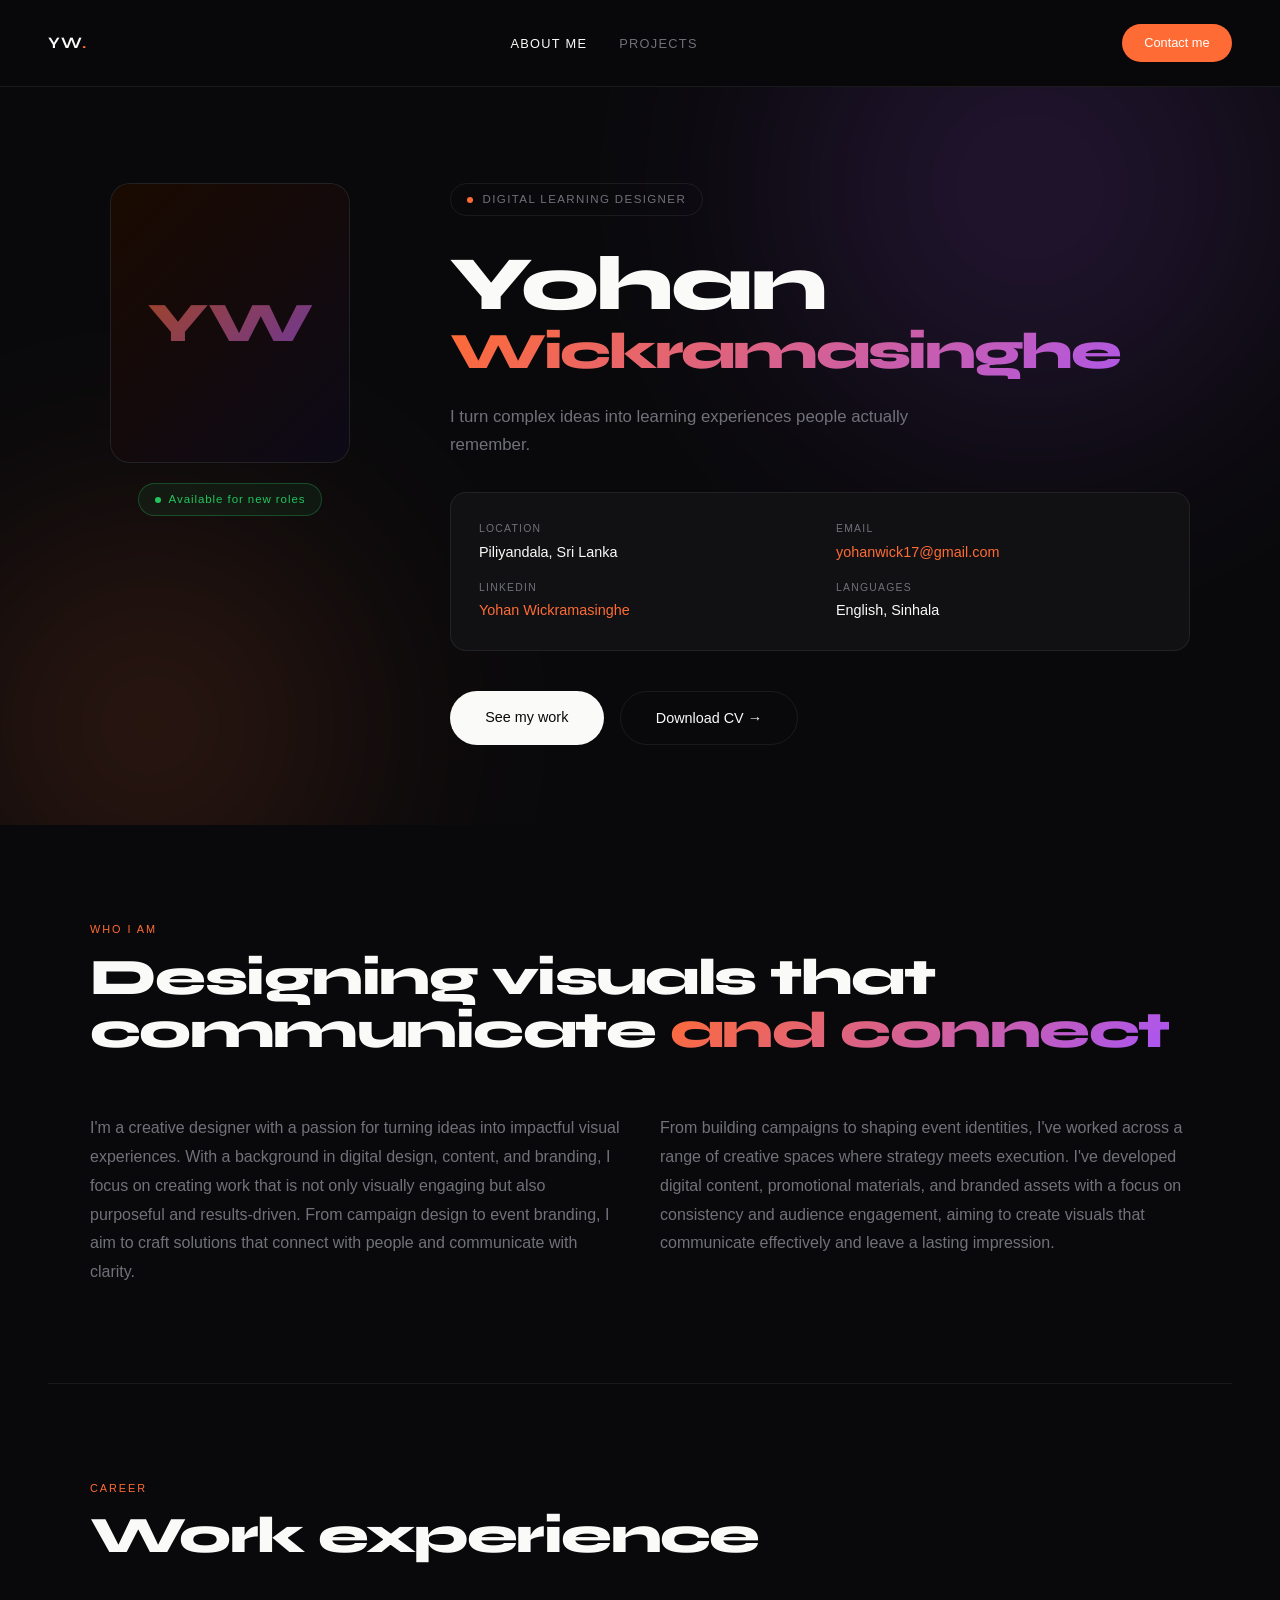
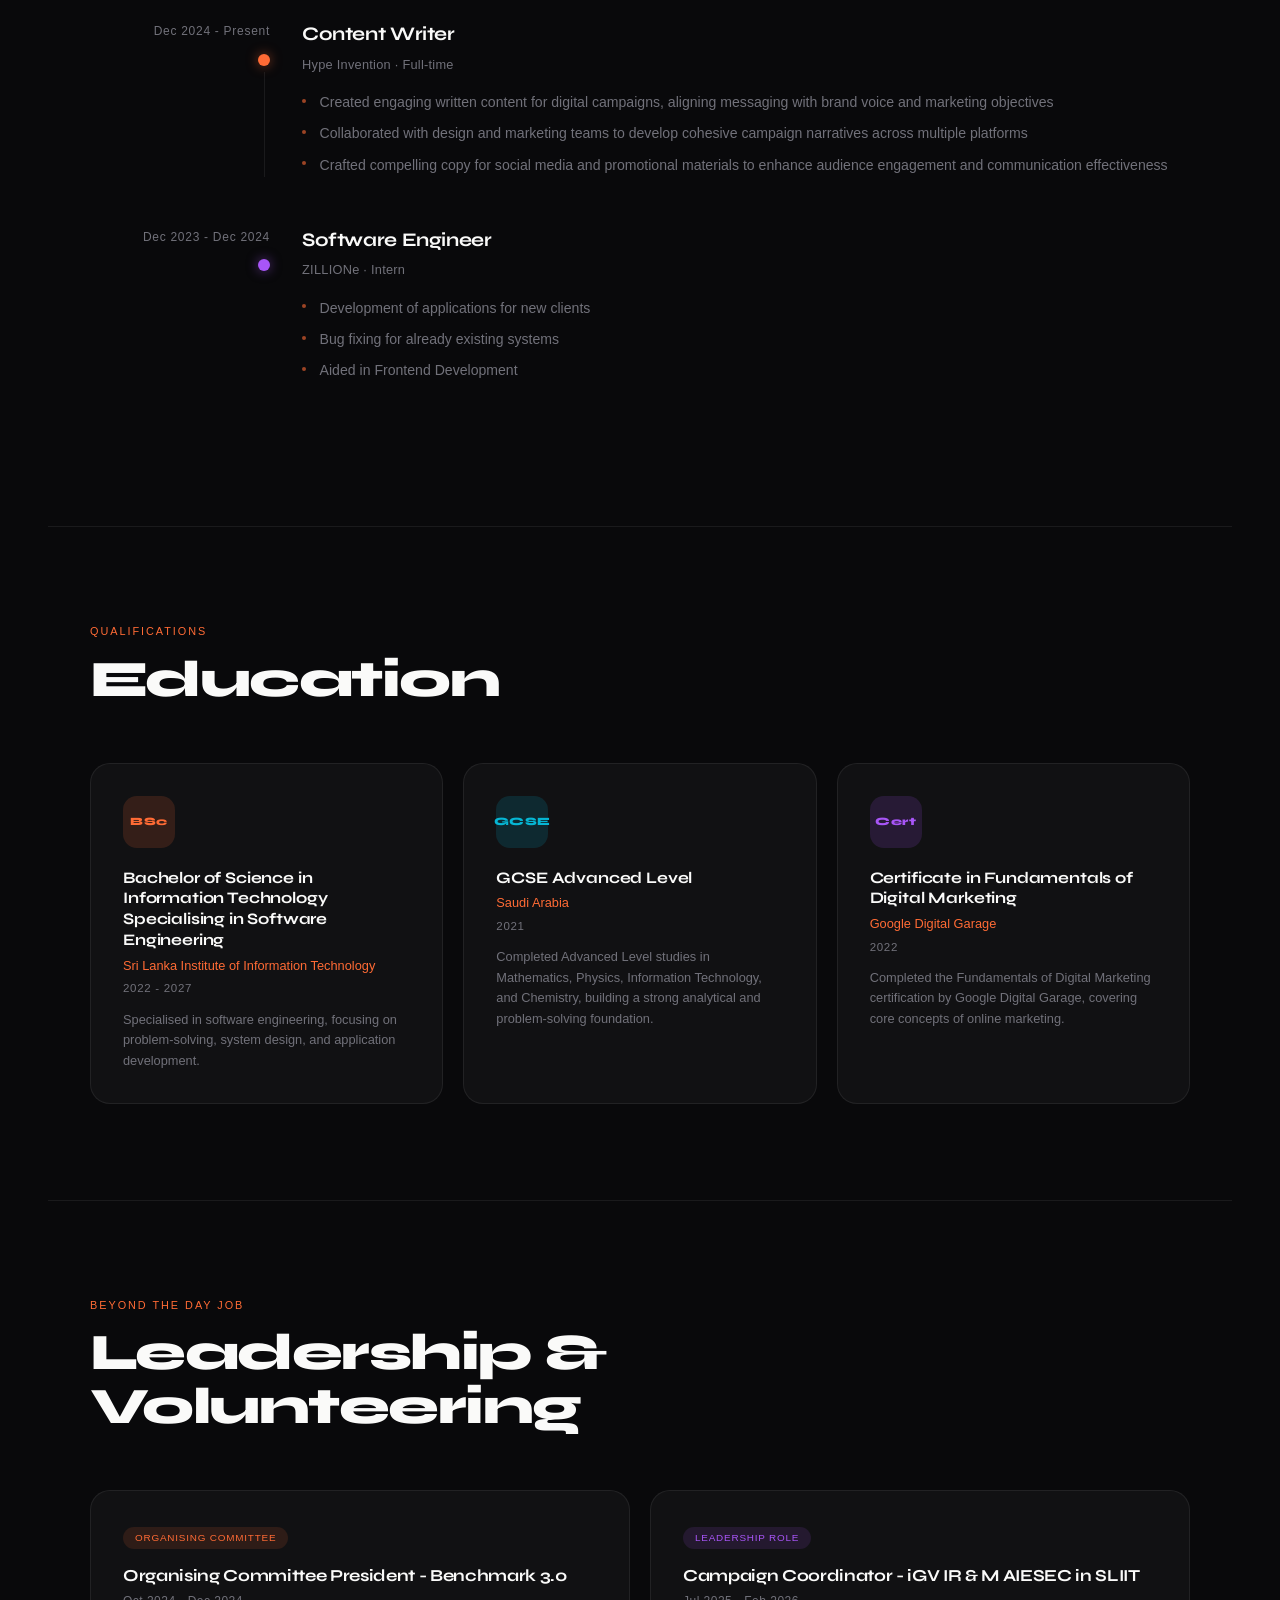
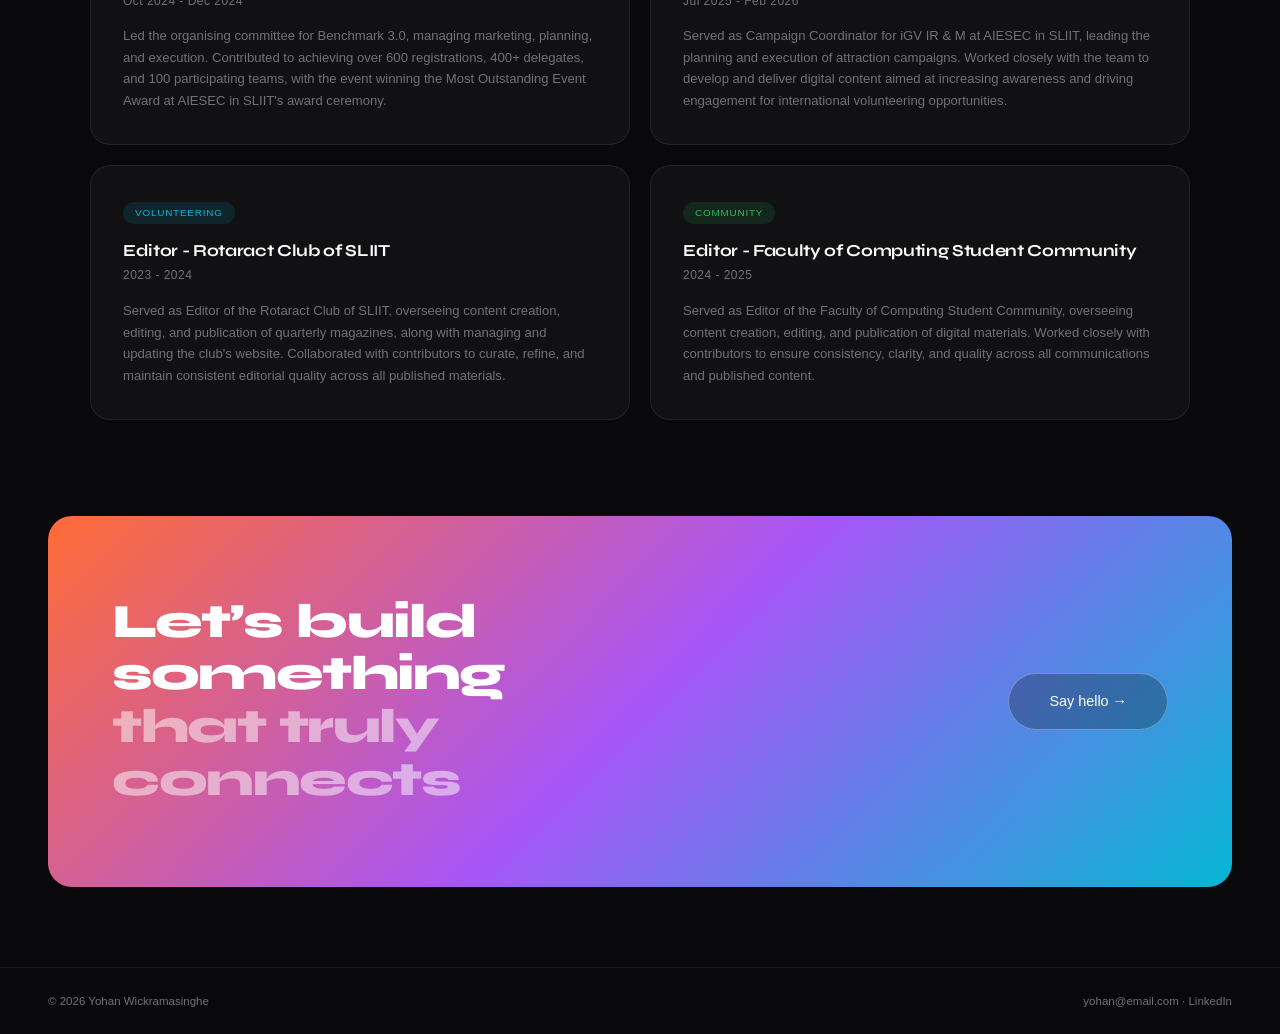
==== commit b538df0c: "added contact me and projects pages" ====
--- a/Public/aboutme.html
+++ b/Public/aboutme.html
@@ -13,12 +13,10 @@
   <nav>
     <a href="../index.html" class="logo">YW<span>.</span></a>
     <ul class="nav-links">
-      <li><a href="../index.html">Work</a></li>
-      <li><a href="index.html#process">Process</a></li>
-      <li><a href="aboutme.html" class="active">About</a></li>
-      <li><a href="index.html#contact">Contact</a></li>
+      <li><a href="aboutme.html" class="active">About Me</a></li>
+      <li><a href="projects.html">Projects</a></li>
     </ul>
-    <a href="mailto:yohan@email.com" class="nav-btn">Hire me</a>
+    <a href="contactme.html" class="nav-btn">Contact me</a>
     <!-- Hamburger — visible on mobile only -->
     <button class="hamburger" id="hamburger" aria-label="Open menu" aria-expanded="false">
       <span></span>
@@ -31,10 +29,8 @@
   <div class="mobile-menu" id="mobile-menu" aria-hidden="true">
     <div class="mobile-menu-inner">
       <ul class="mobile-nav-links">
-        <li><a href="../index.html" class="mobile-link">Work</a></li>
-        <li><a href="index.html#process" class="mobile-link">Process</a></li>
-        <li><a href="aboutme.html" class="mobile-link active">About</a></li>
-        <li><a href="index.html#contact" class="mobile-link">Contact</a></li>
+        <li><a href="aboutme.html" class="mobile-link active">About Me</a></li>
+        <li><a href="index.html#process" class="mobile-link">Projects</a></li>
       </ul>
       <a href="mailto:yohan@email.com" class="mobile-cta">Hire me</a>
     </div>
@@ -262,7 +258,7 @@
   <!-- CONTACT STRIP -->
   <div class="contact-wrap reveal" id="contact">
     <div class="contact-inner">
-      <h2>Let's build something <span>learners actually remember</span></h2>
+      <h2>Let’s build something <span>that truly connects</span></h2>
       <a href="mailto:yohan@email.com" class="contact-email">Say hello →</a>
     </div>
   </div>
--- a/CSS/aboutme.css
+++ b/CSS/aboutme.css
@@ -963,11 +963,8 @@
     gap: 0.5rem;
   }
 
-  @media (max-width: 768px) { ... } block,
-   alongside the existing .nav-links / .nav-btn rules:
- 
-   .hamburger,
-   .mobile-menu {
-     display: flex;
-   }
+  .hamburger,
+  .mobile-menu {
+    display: flex;
+  }
 }
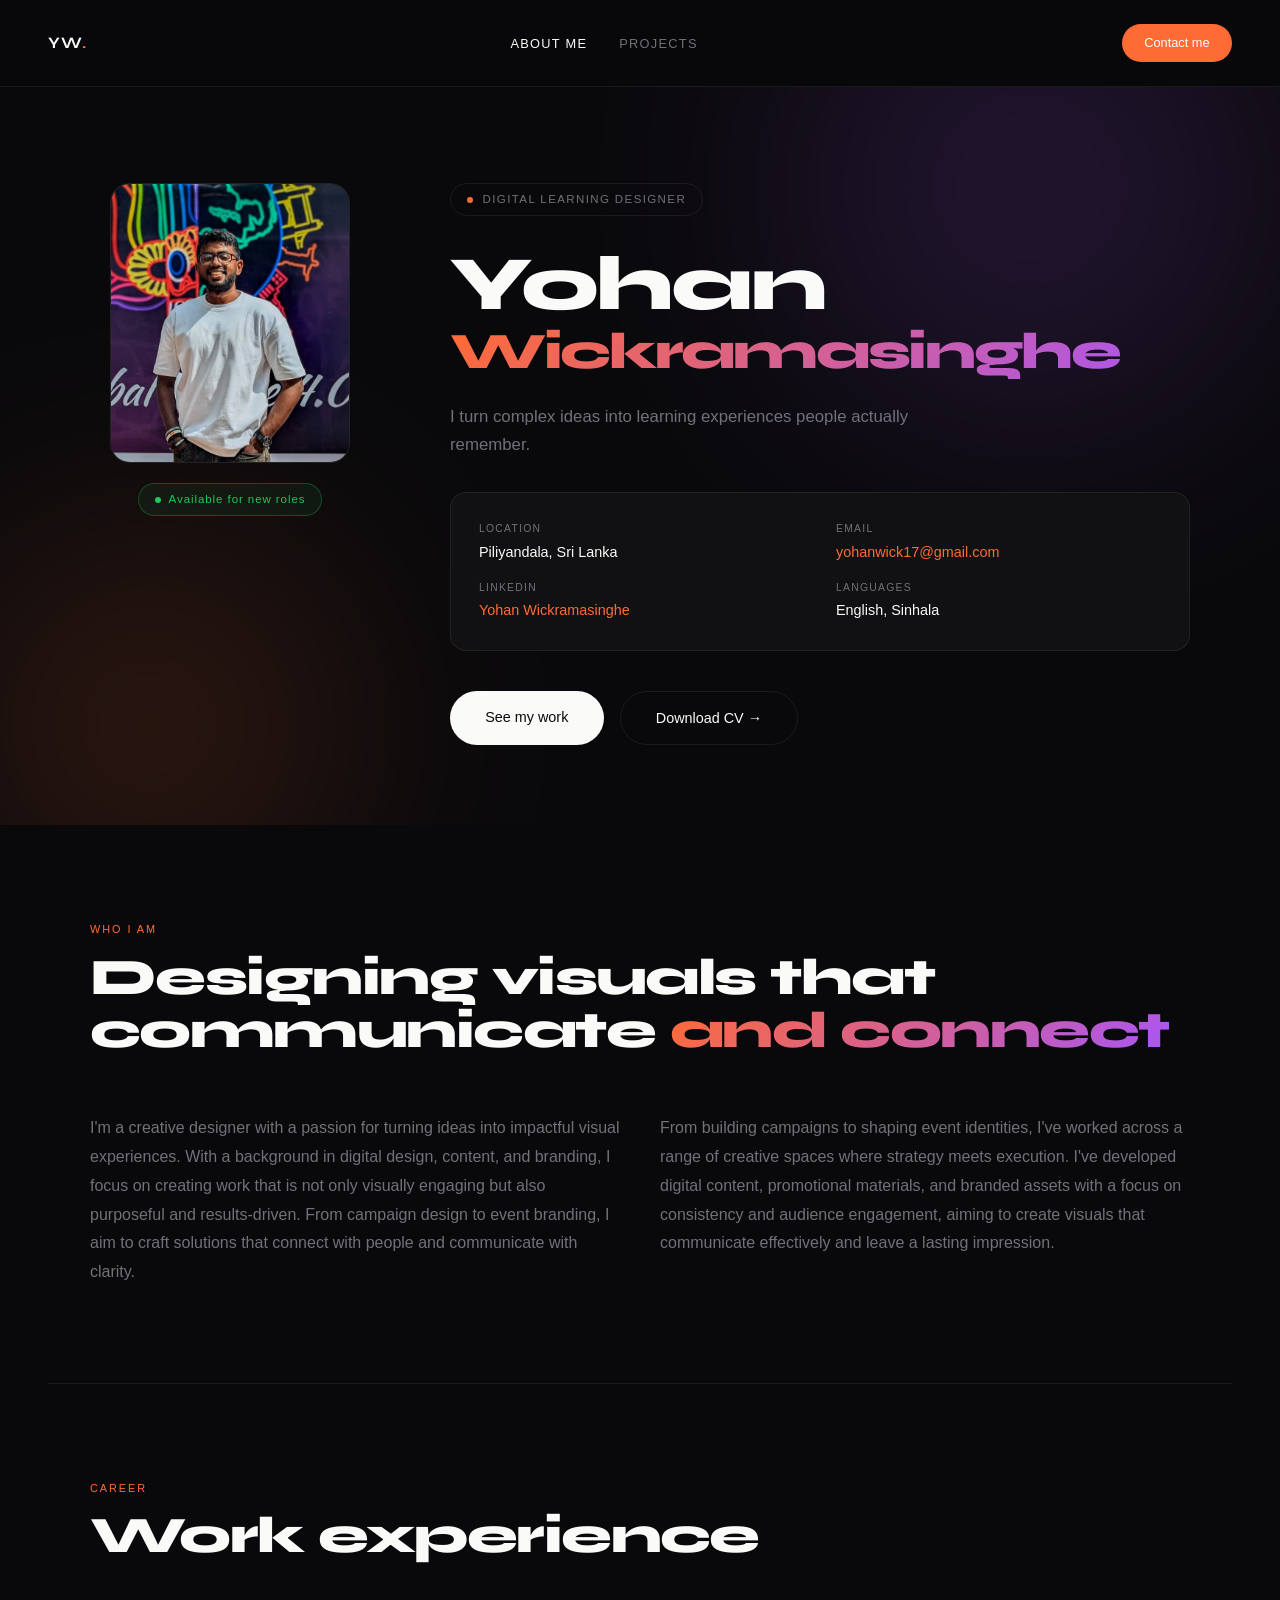
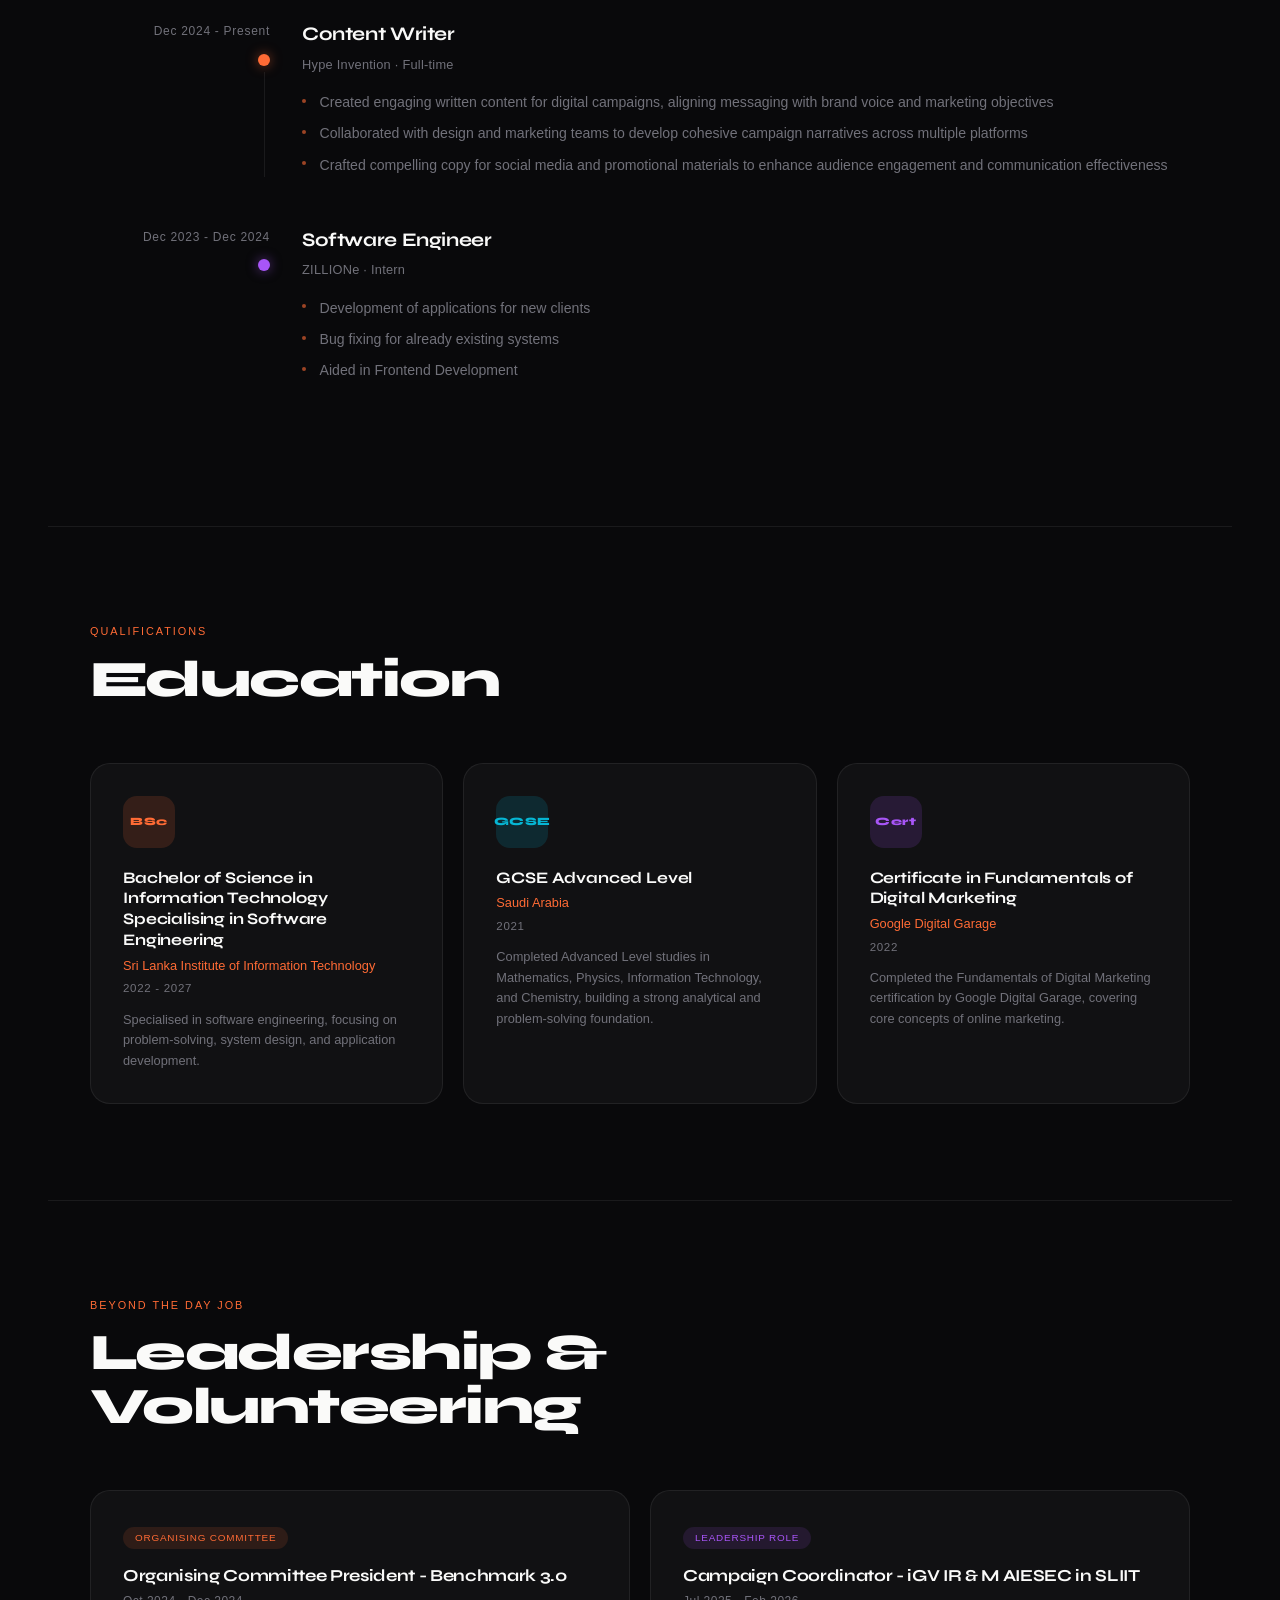
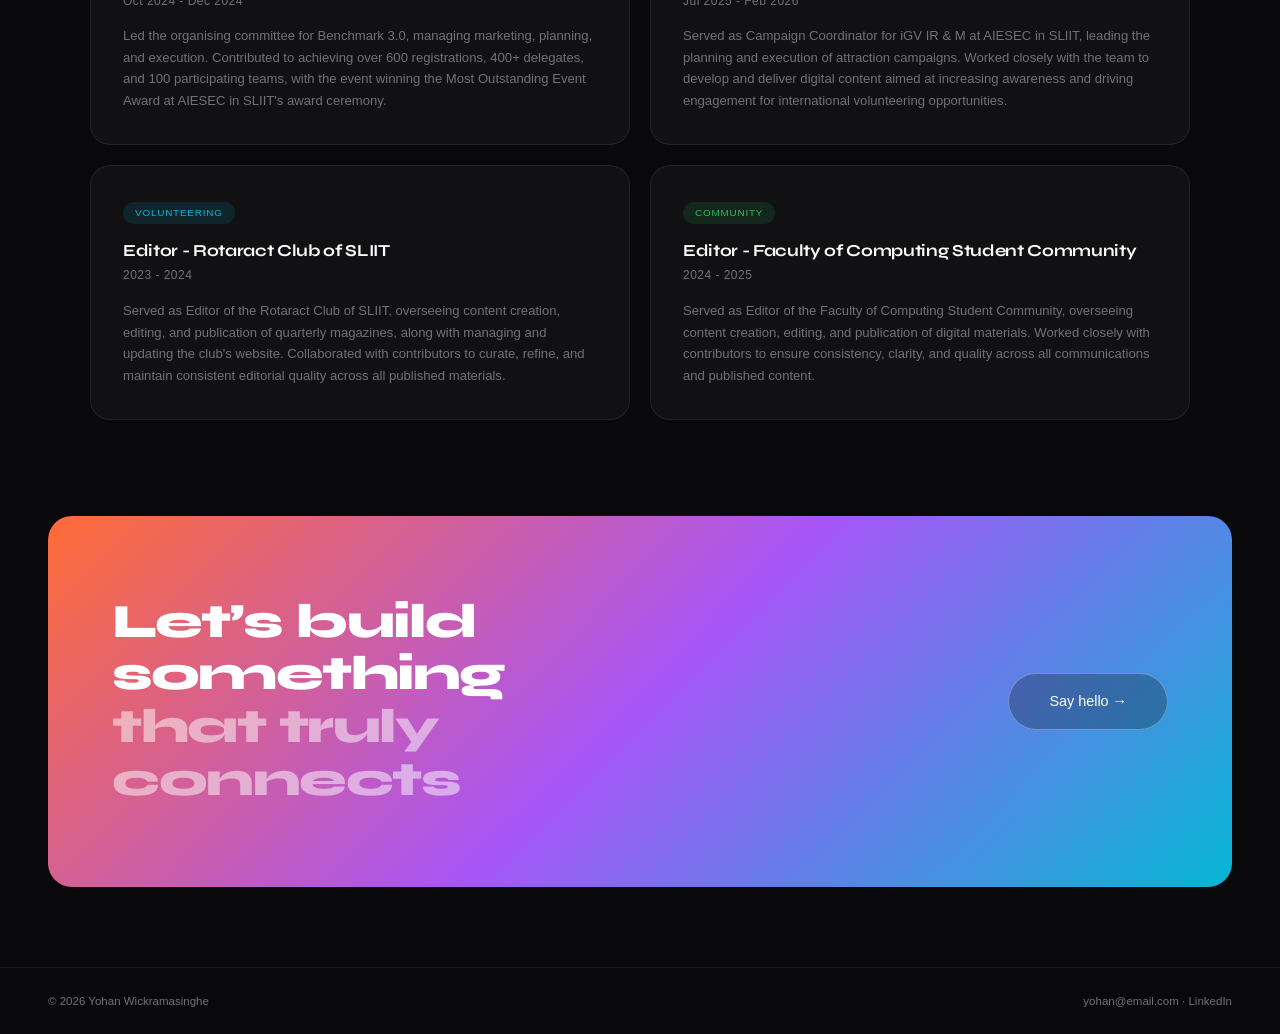
==== commit 0b76ddc4: "mobile navigation bug fixes" ====
--- a/Public/aboutme.html
+++ b/Public/aboutme.html
@@ -30,9 +30,9 @@
     <div class="mobile-menu-inner">
       <ul class="mobile-nav-links">
         <li><a href="aboutme.html" class="mobile-link active">About Me</a></li>
-        <li><a href="index.html#process" class="mobile-link">Projects</a></li>
+        <li><a href="projects.html" class="mobile-link">Projects</a></li>
       </ul>
-      <a href="mailto:yohan@email.com" class="mobile-cta">Hire me</a>
+      <a href="contactme.html" class="mobile-cta">Contact me</a>
     </div>
   </div>
 
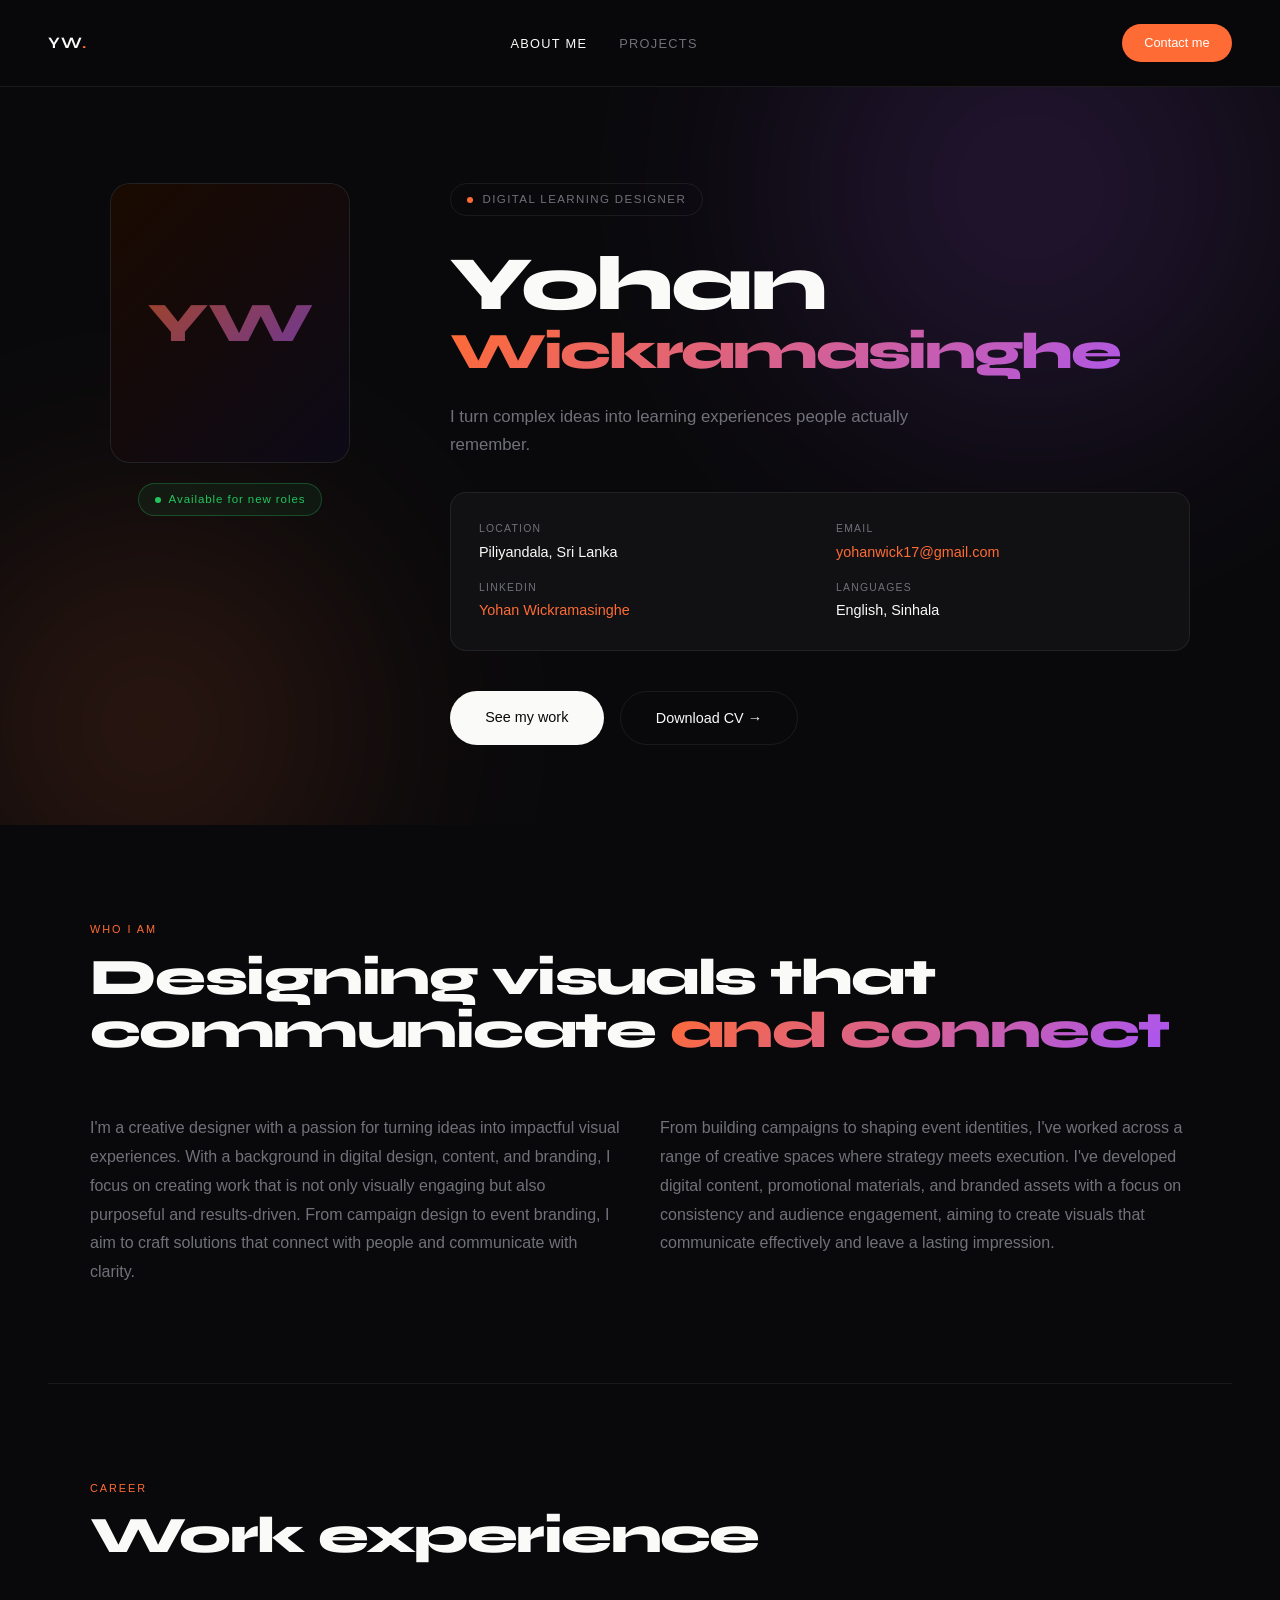
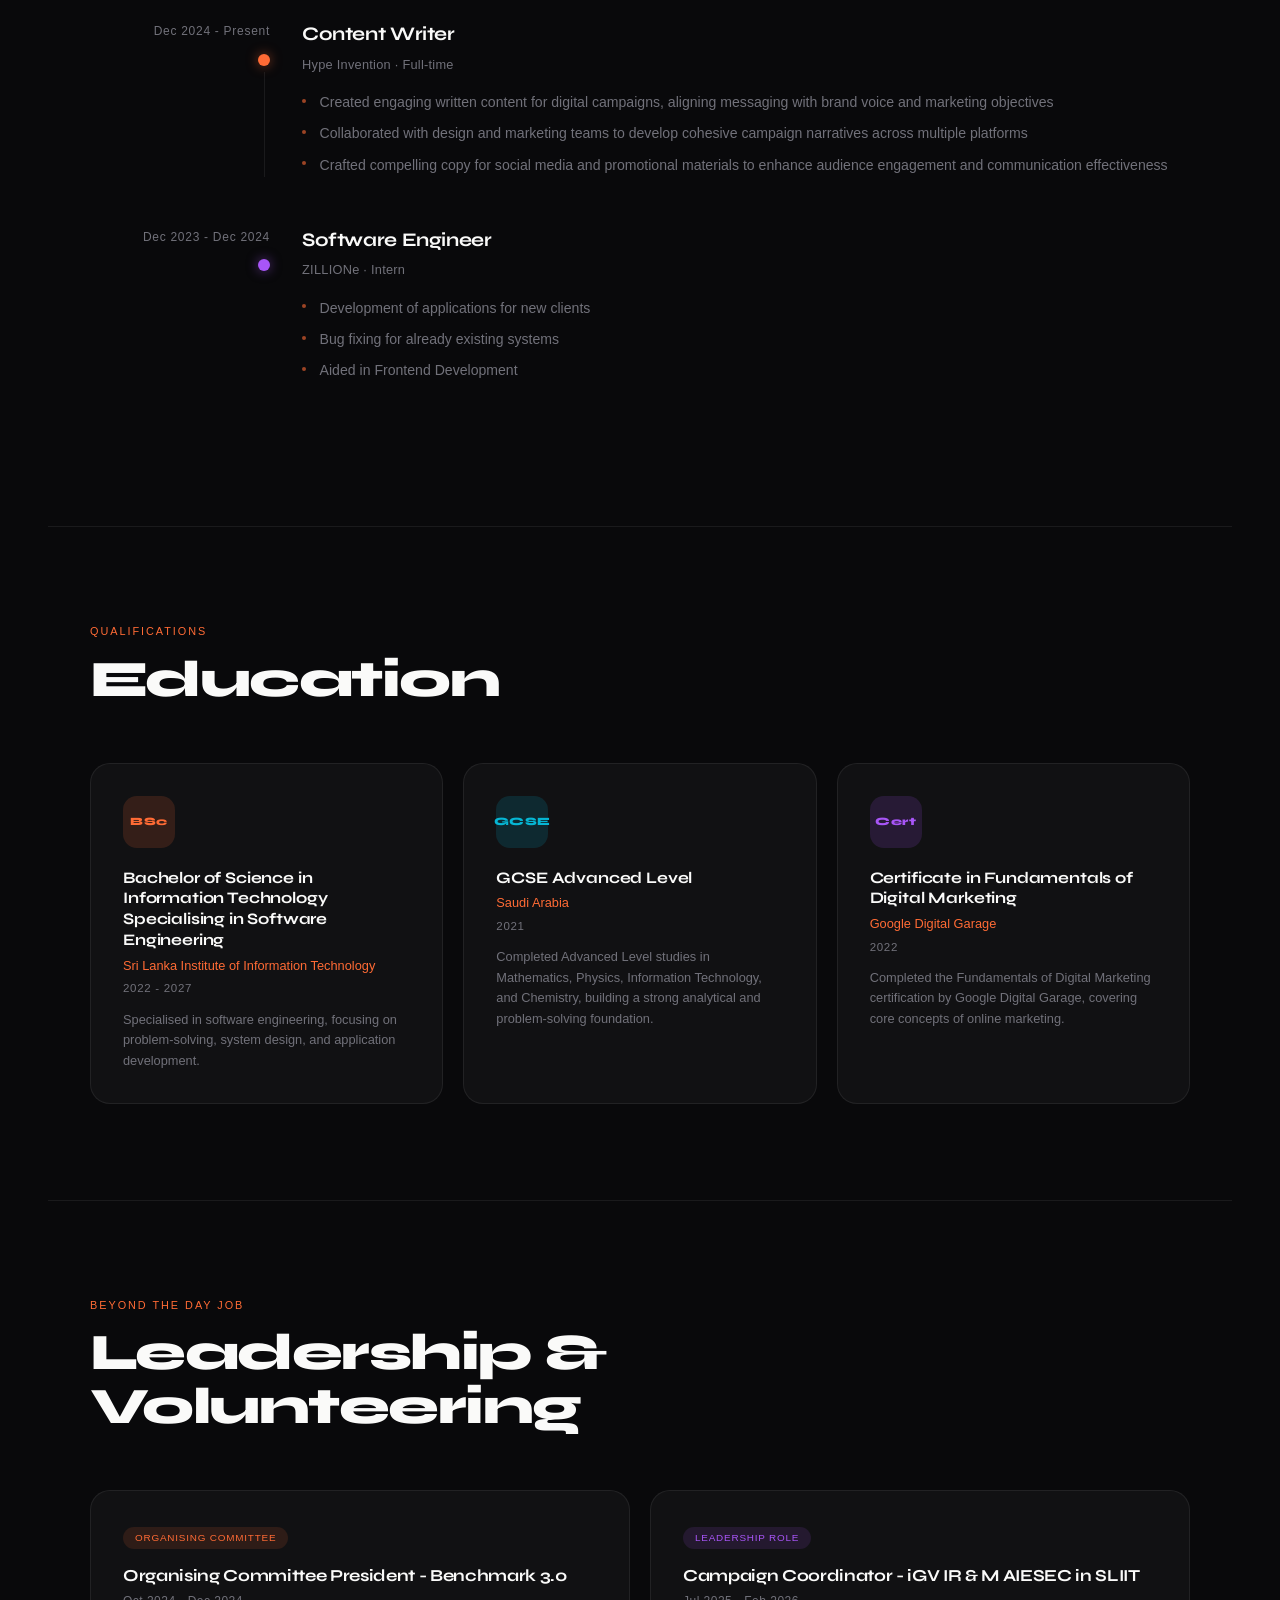
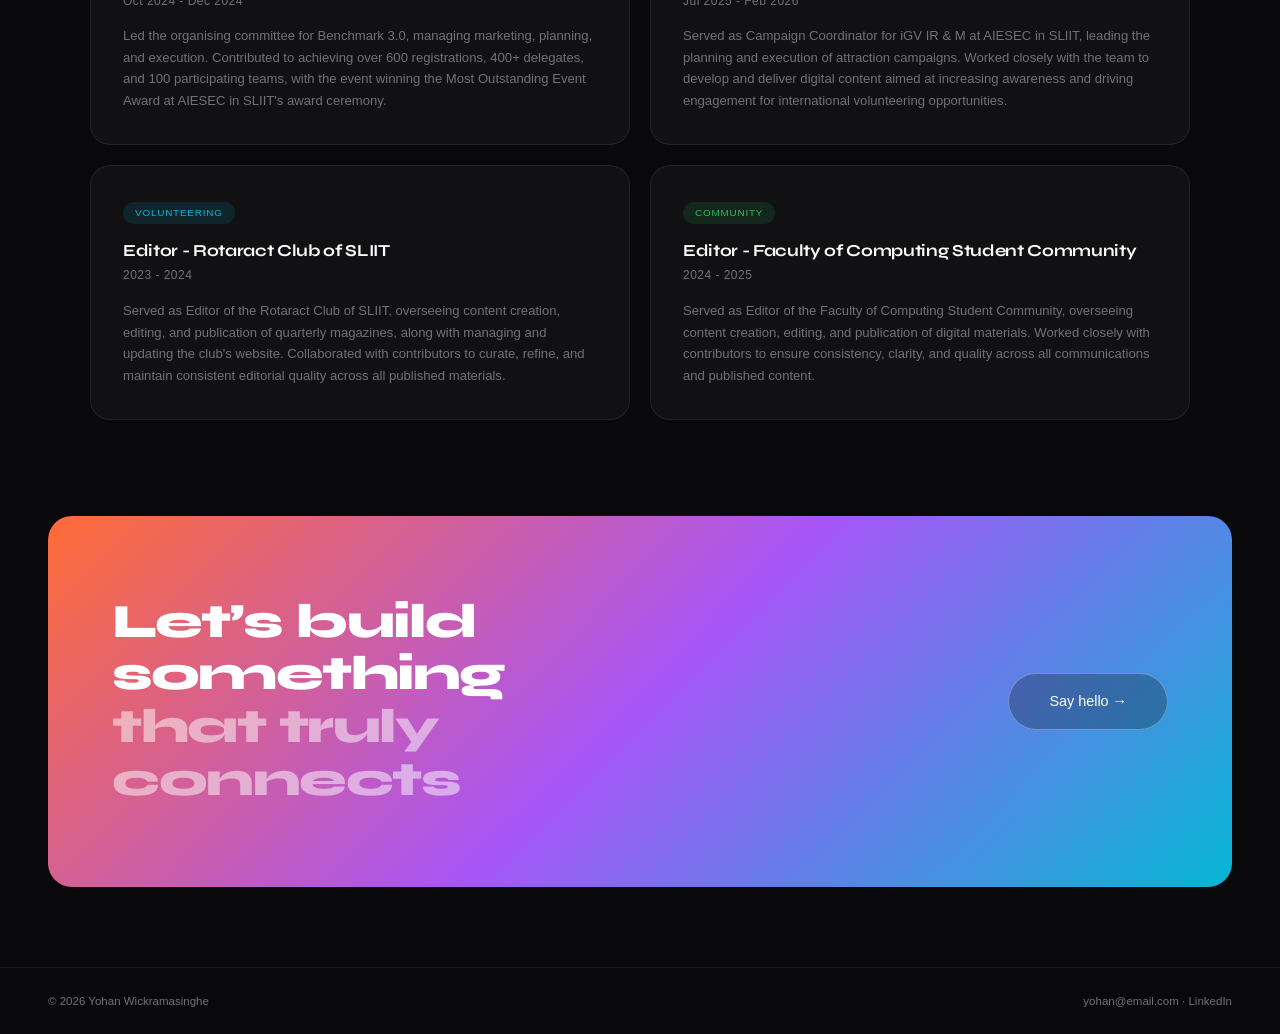
==== commit bd5ca3b7: "added catalyst and goldcoin pages" ====
--- a/Public/aboutme.html
+++ b/Public/aboutme.html
@@ -89,7 +89,7 @@
         </div>
 
         <div class="hero-ctas">
-          <a href="index.html#work" class="cta-primary">See my work</a>
+          <a href="projects.html" class="cta-primary">See my work</a>
           <a href="../Assets/Yohan - Digital Marketer CV.pdf" class="cta-ghost" download>Download CV →</a>
         </div>
       </div>
@@ -259,7 +259,7 @@
   <div class="contact-wrap reveal" id="contact">
     <div class="contact-inner">
       <h2>Let’s build something <span>that truly connects</span></h2>
-      <a href="mailto:yohan@email.com" class="contact-email">Say hello →</a>
+      <a href="contactme.html" class="contact-email">Say hello →</a>
     </div>
   </div>
 
--- a/CSS/aboutme.css
+++ b/CSS/aboutme.css
@@ -880,6 +880,18 @@
     padding: 3rem 1.5rem 4rem;
   }
 
+  /* 'Yohan' line */
+  .intro-col h1 {
+    font-size: clamp(2.2rem, 9vw, 3rem);
+    line-height: 1.1;
+    letter-spacing: -0.02em;
+  }
+
+  /* 'Wickramasinghe' — 15 chars needs much tighter sizing */
+  .intro-col h1 .grad-text {
+    font-size: clamp(1.4rem, 5.8vw, 2rem);
+  }
+
   .hero-inner {
     grid-template-columns: 1fr;
     gap: 2.5rem;
@@ -967,4 +979,13 @@
   .mobile-menu {
     display: flex;
   }
+}
+
+@media (max-width: 360px) {
+  .intro-col h1 {
+    font-size: 8vw;
+  }
+  .intro-col h1 .grad-text {
+    font-size: 5.2vw;
+  }
 }
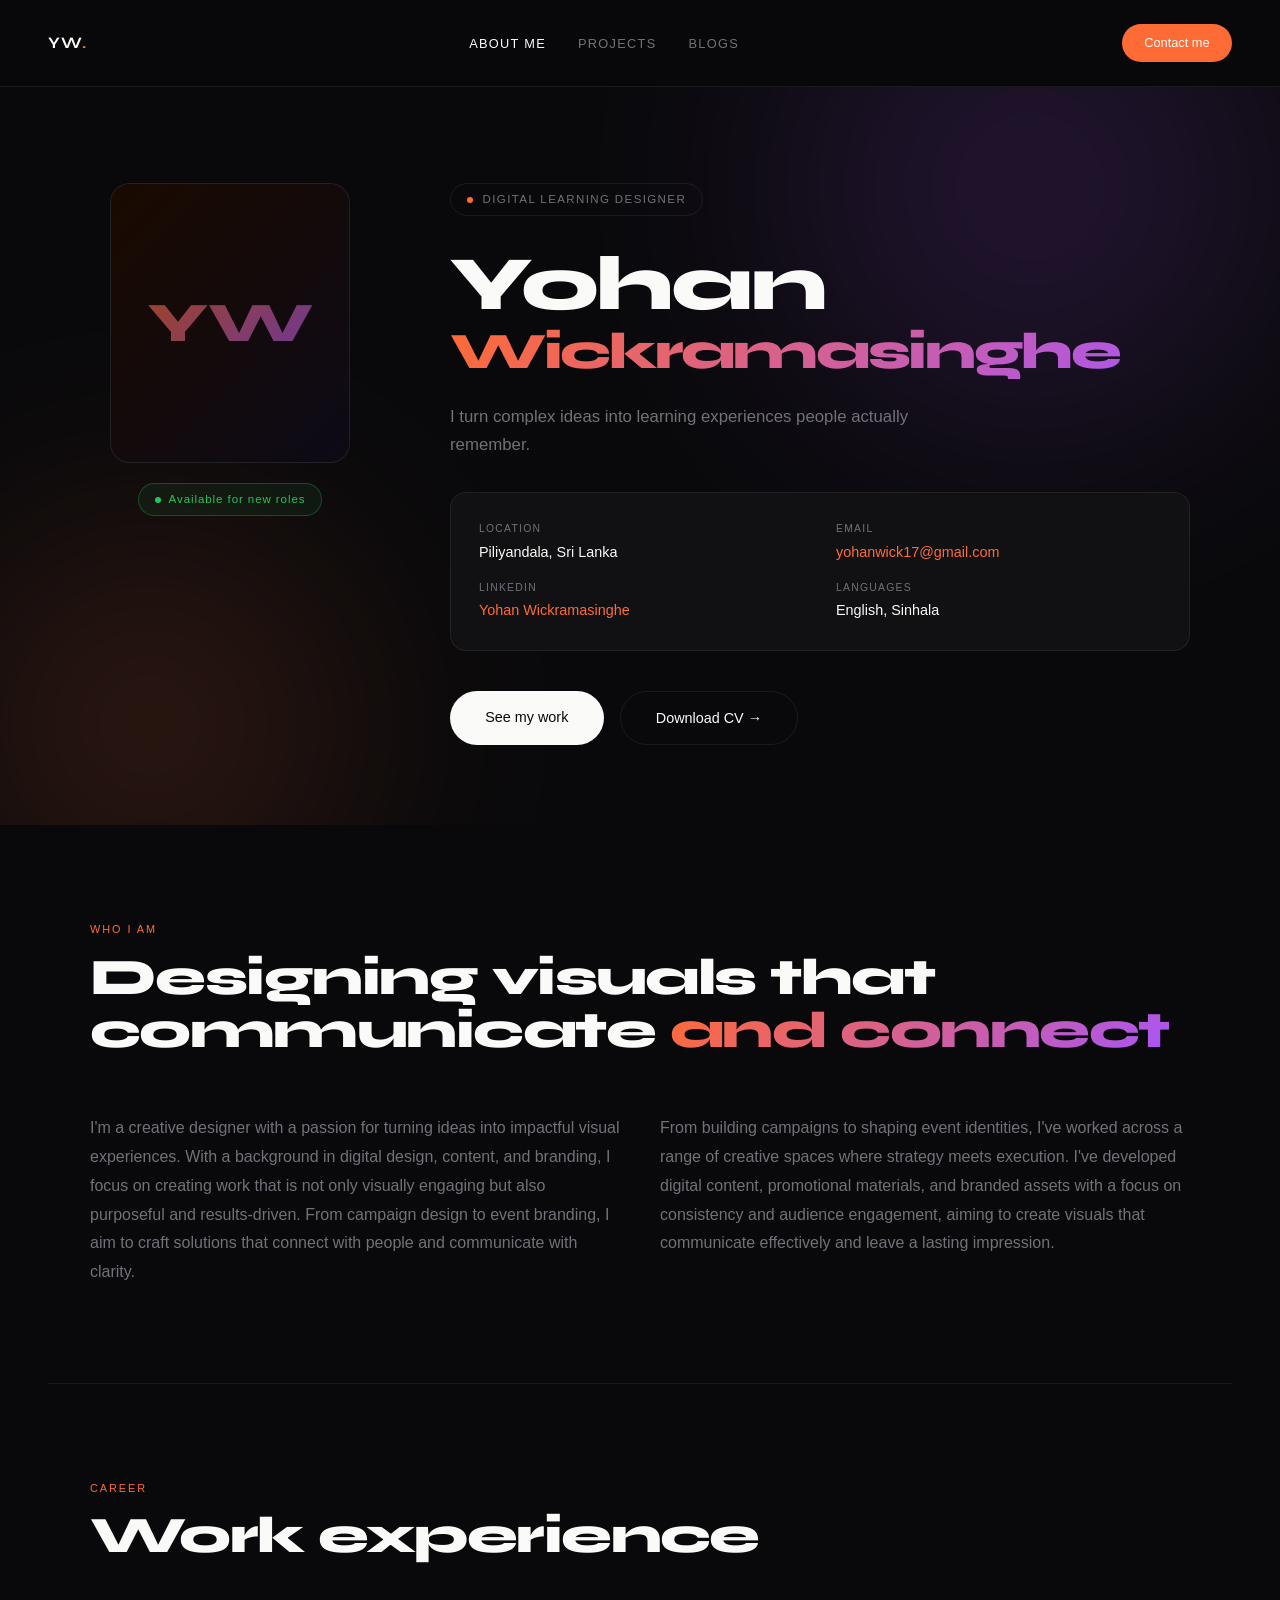
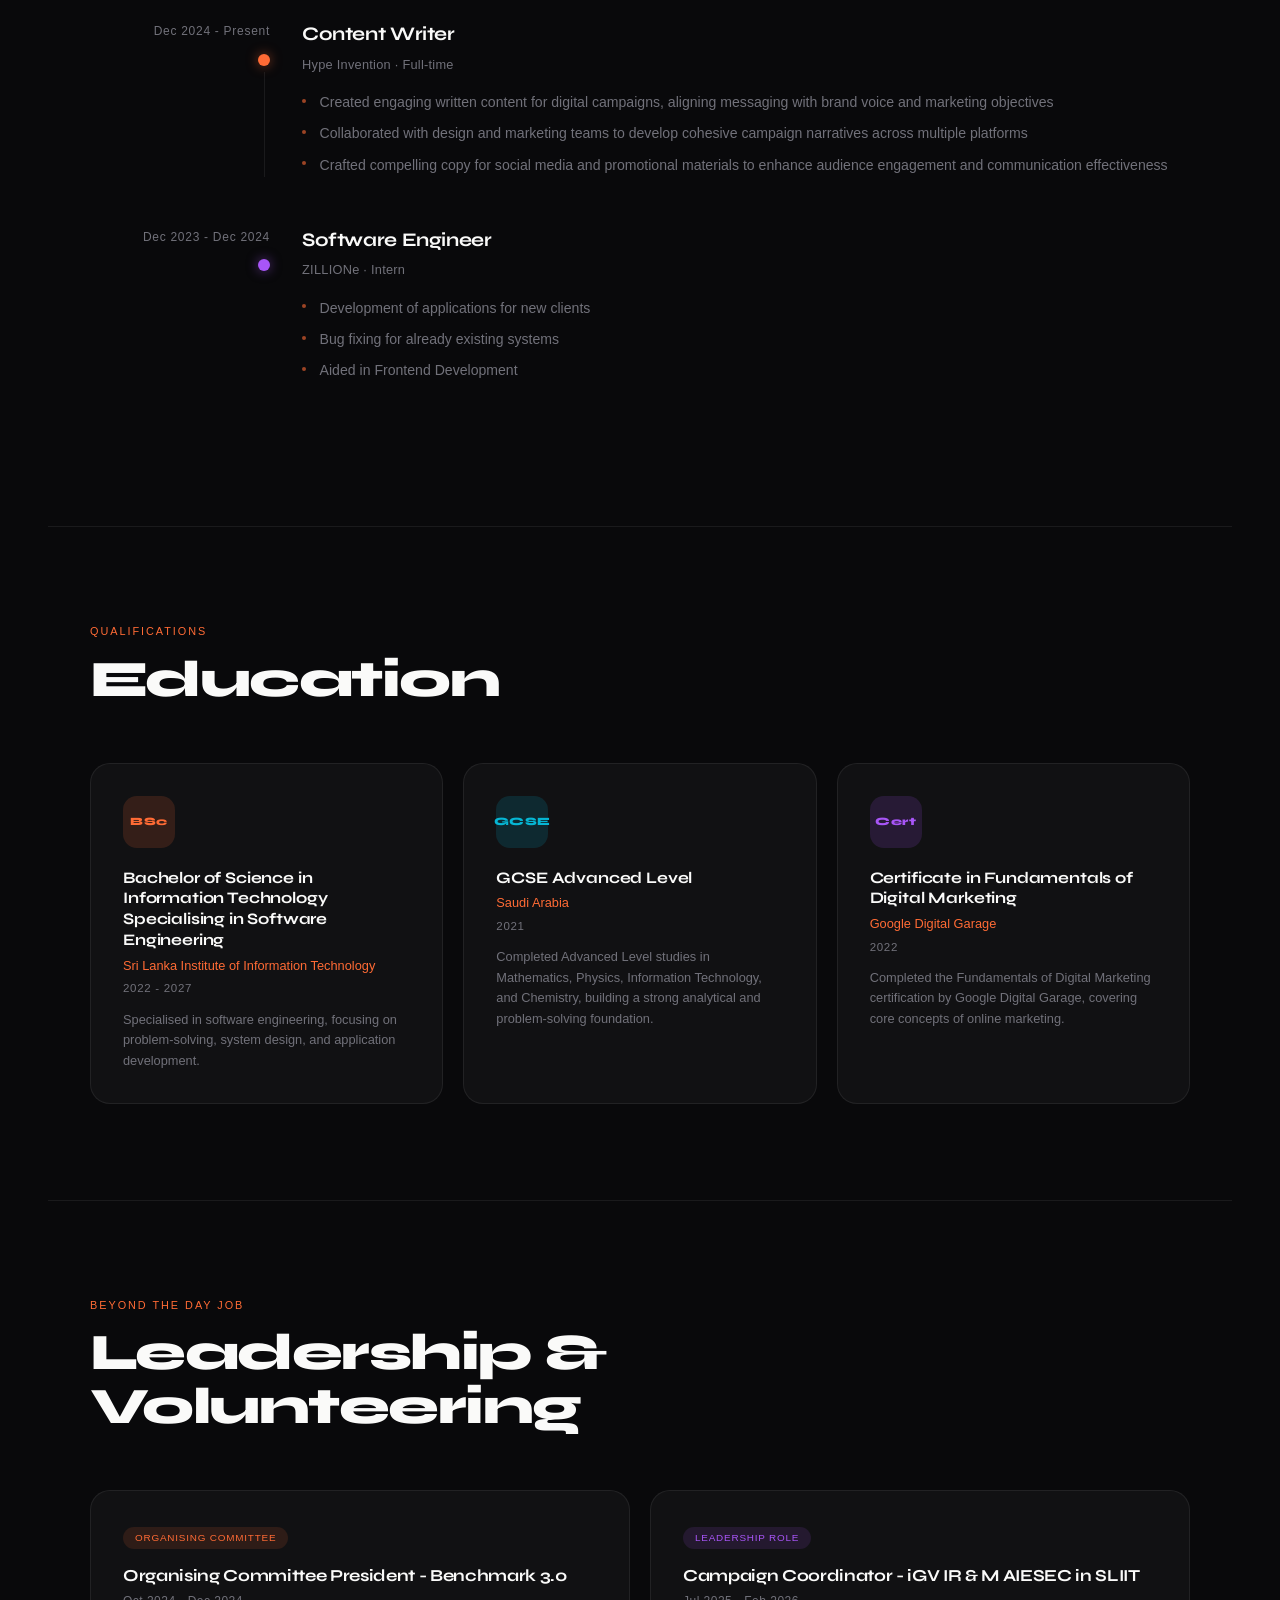
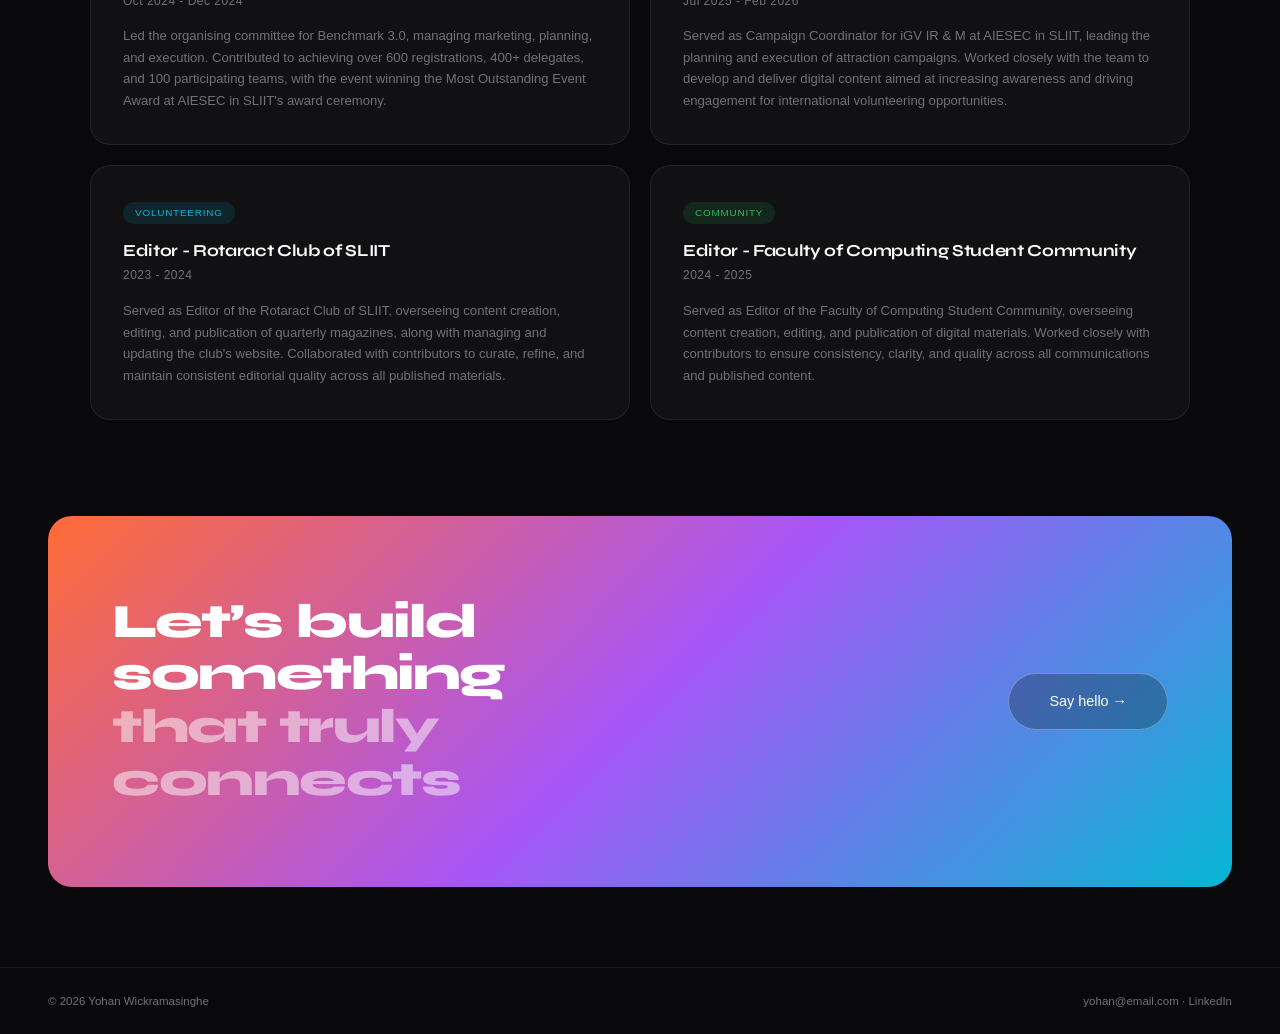
==== commit 33a8bf60: "Blog Page added and first blog uploaded" ====
--- a/Public/aboutme.html
+++ b/Public/aboutme.html
@@ -15,6 +15,7 @@
     <ul class="nav-links">
       <li><a href="aboutme.html" class="active">About Me</a></li>
       <li><a href="projects.html">Projects</a></li>
+      <li><a href="blogs.html">Blogs</a></li>
     </ul>
     <a href="contactme.html" class="nav-btn">Contact me</a>
     <!-- Hamburger — visible on mobile only -->
@@ -31,6 +32,7 @@
       <ul class="mobile-nav-links">
         <li><a href="aboutme.html" class="mobile-link active">About Me</a></li>
         <li><a href="projects.html" class="mobile-link">Projects</a></li>
+        <li><a href="blogs.html" class="mobile-link">Blogs</a></li>
       </ul>
       <a href="contactme.html" class="mobile-cta">Contact me</a>
     </div>
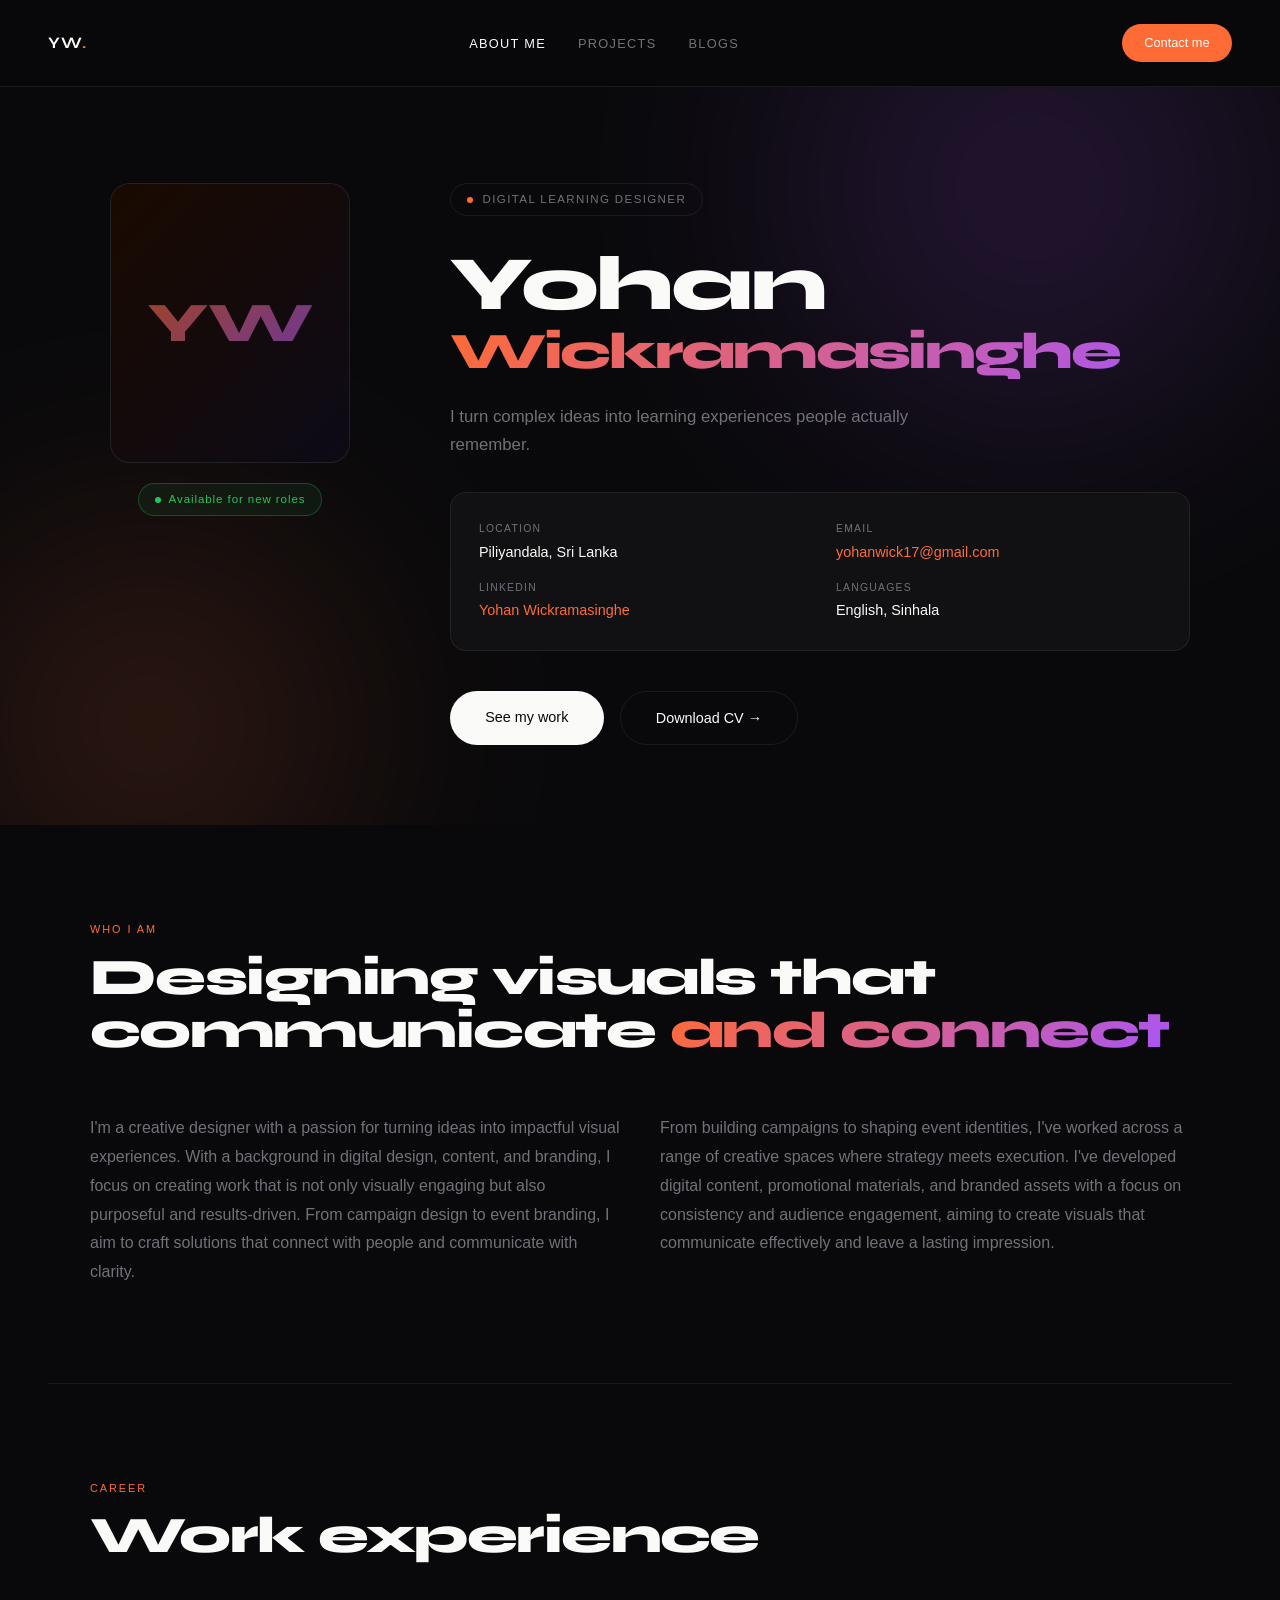
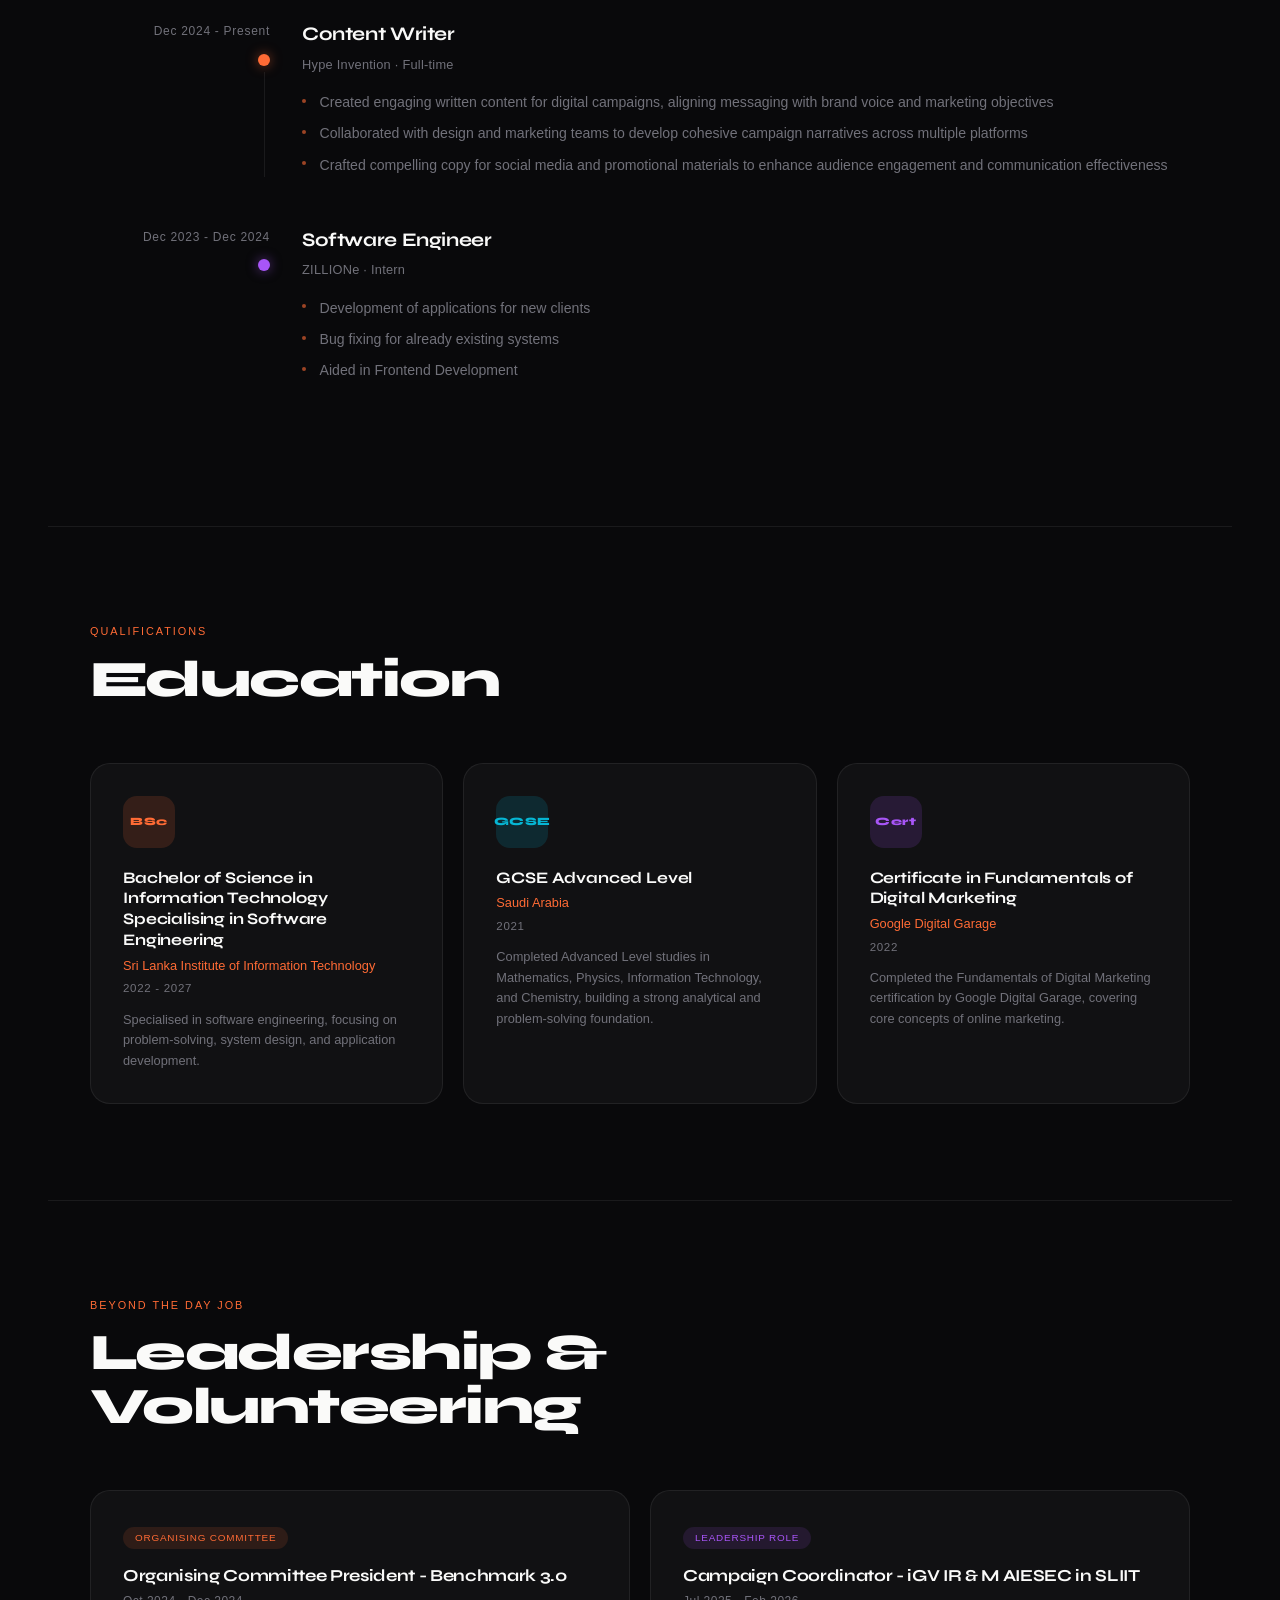
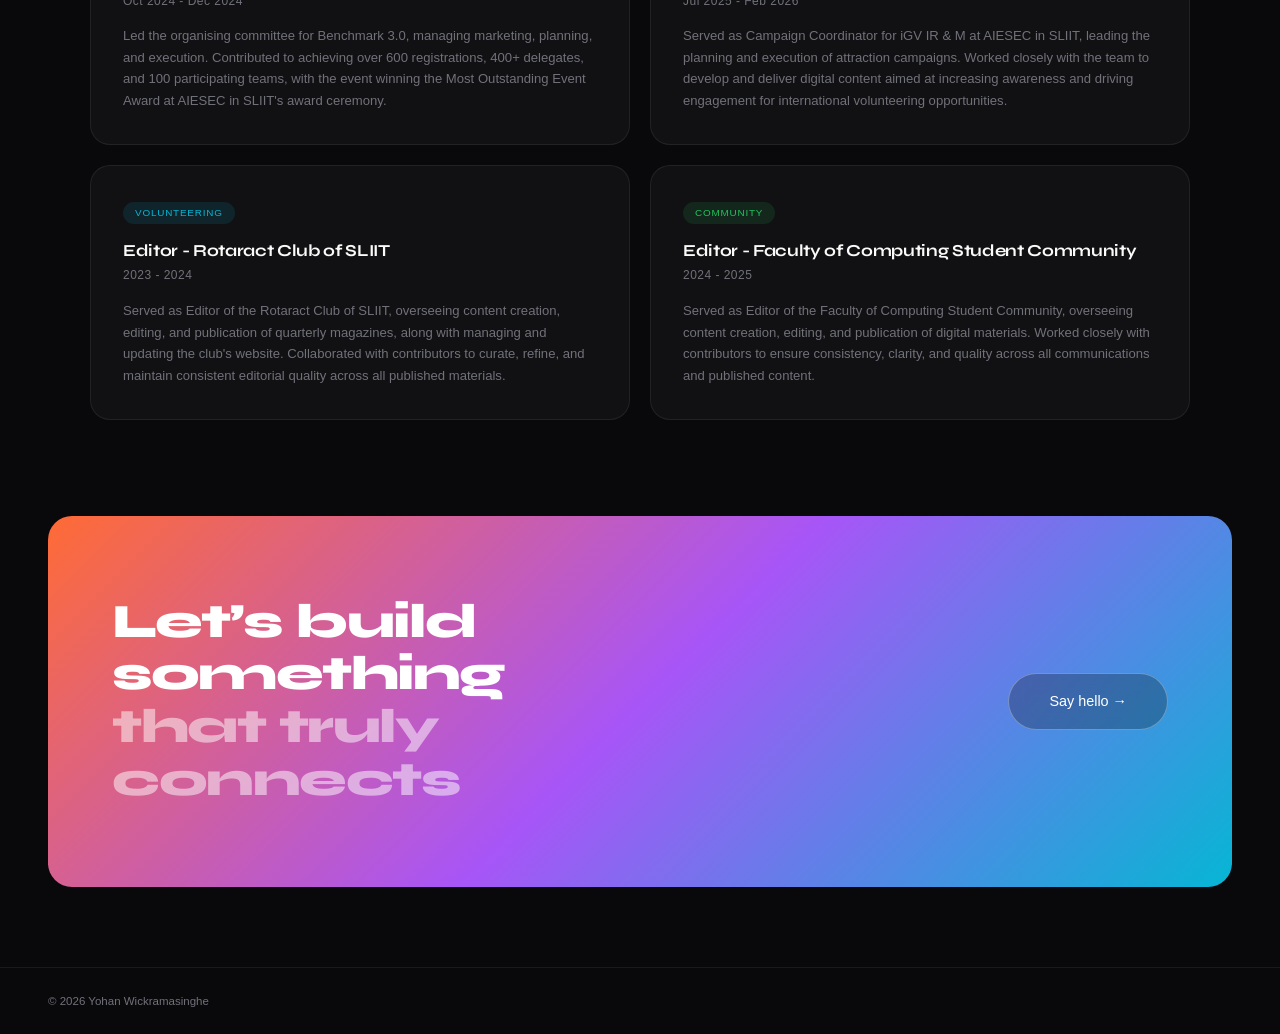
==== commit 18c908fc: "Updated Footer" ====
--- a/Public/aboutme.html
+++ b/Public/aboutme.html
@@ -265,9 +265,8 @@
     </div>
   </div>
 
-  <footer>
+   <footer>
     <span>© 2026 Yohan Wickramasinghe</span>
-    <span>yohan@email.com · LinkedIn</span>
   </footer>
 
   <script src="../JS/aboutme.js"></script>
